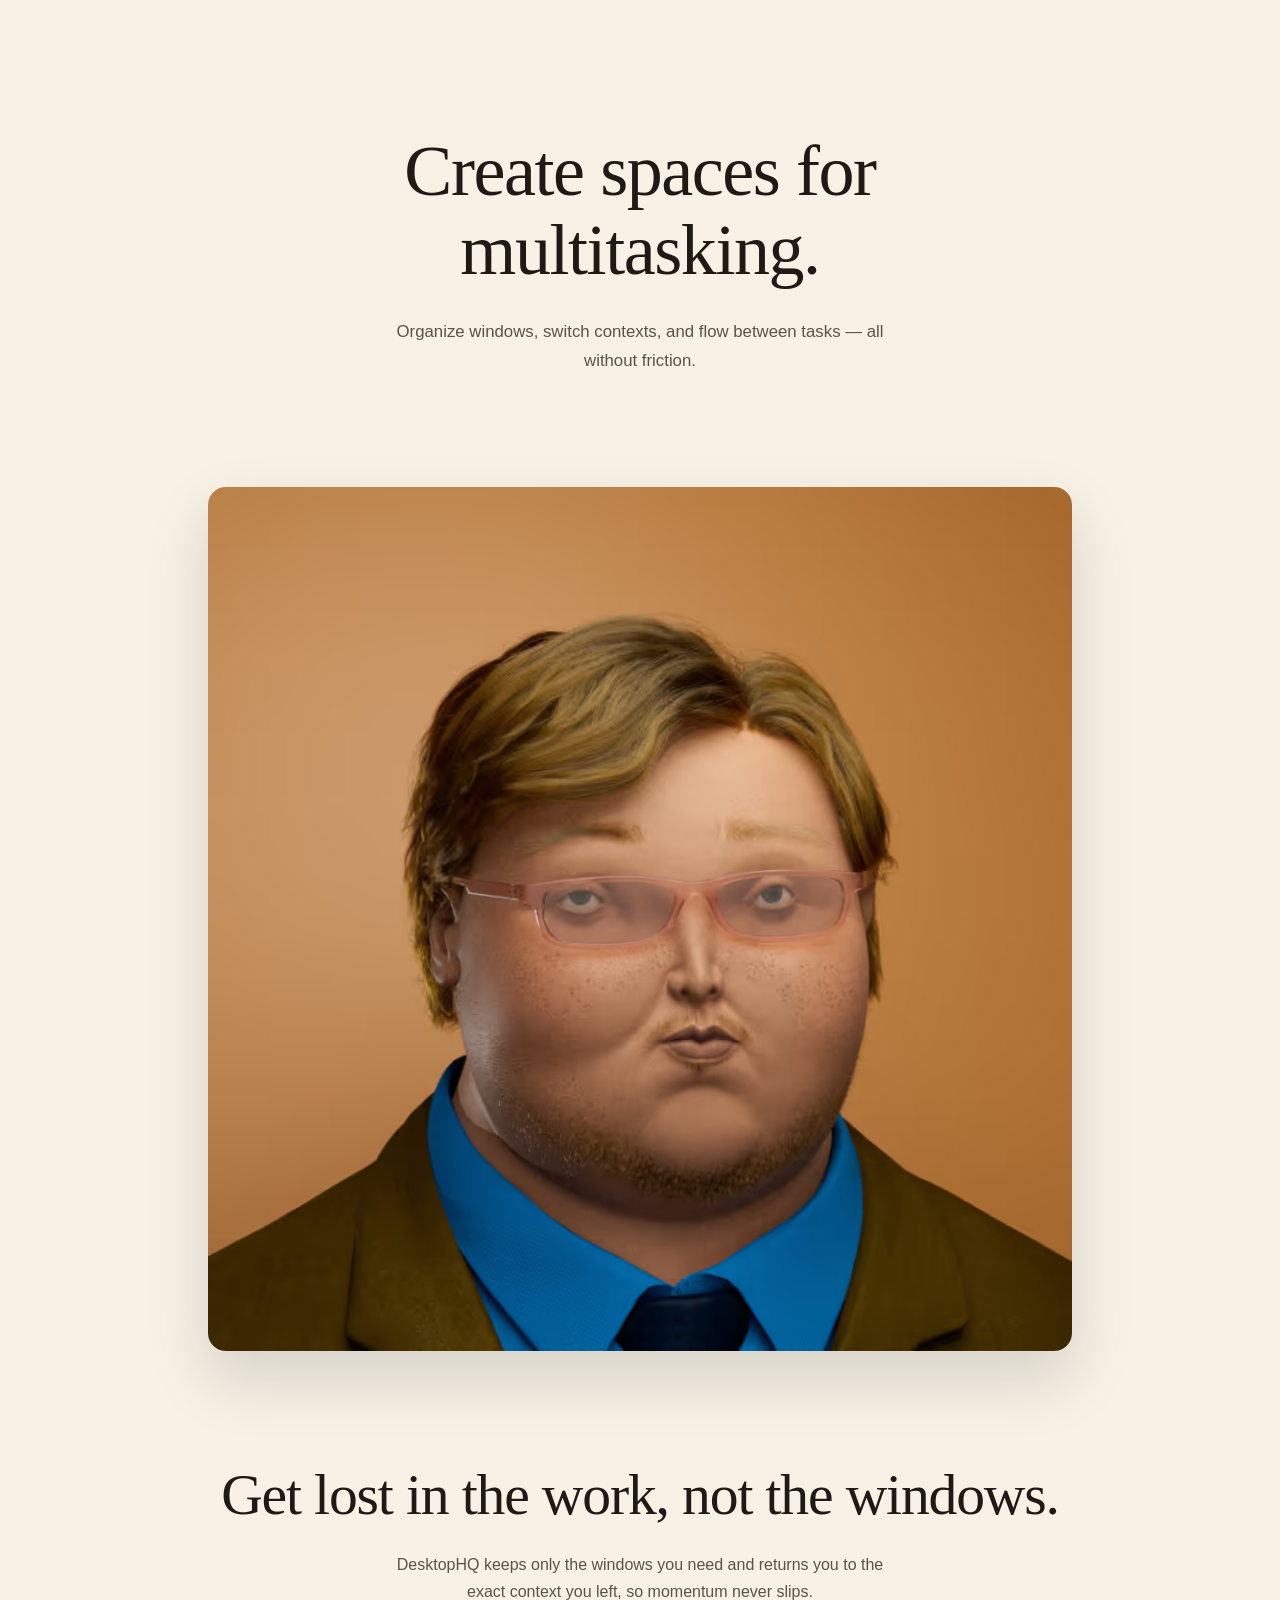
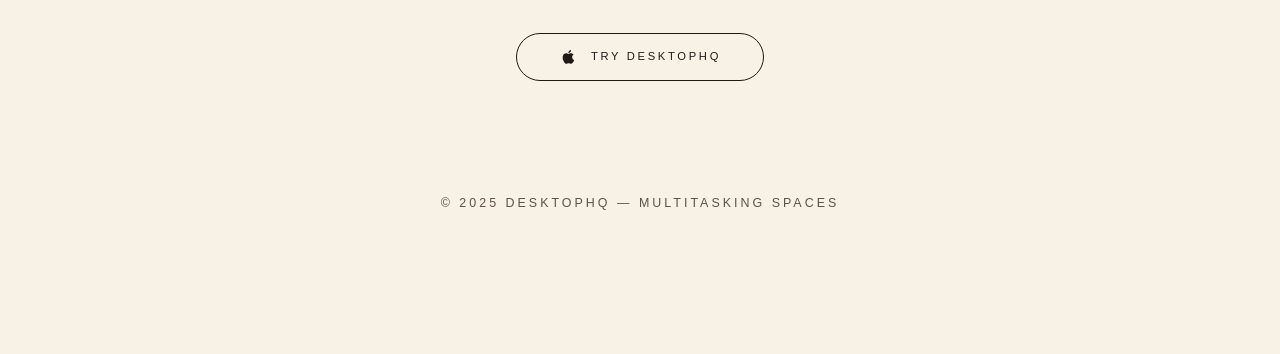
==== index.html @ fb629dd2 "Deploy landing page 2026-02-24T06:38:59Z" ====
<!DOCTYPE html>
<html lang="en">
<head>
    <meta charset="UTF-8">
    <meta name="viewport" content="width=device-width, initial-scale=1.0">
    <title>DesktopHQ – Multitasking Spaces</title>
    <style>
        :root {
            --bg: #f7f1e6;
            --ink: #1f1a16;
            --muted: #5b534a;
            --divider: #e3d9cc;
            --card: #fbf6ee;
        }

        *, *::before, *::after {
            box-sizing: border-box;
        }

        html, body {
            margin: 0;
            padding: 0;
        }

        body {
            background-color: var(--bg);
            color: var(--ink);
            font-family: "Helvetica Neue", Arial, sans-serif;
            line-height: 1.7;
            -webkit-font-smoothing: antialiased;
            -moz-osx-font-smoothing: grayscale;
        }

        main {
            max-width: 920px;
            margin: 0 auto;
            padding: 72px 28px 140px;
        }

        section {
            margin-bottom: 112px;
        }

        .page-heading {
            text-align: center;
        }

        .page-heading__title {
            font-family: "Times New Roman", Times, serif;
            font-size: clamp(2.8rem, 6vw, 4.5rem);
            font-weight: 400;
            letter-spacing: -0.02em;
            line-height: 1.1;
            margin-bottom: 28px;
        }

        .page-heading__subtitle {
            max-width: 520px;
            margin: 0 auto;
            color: var(--muted);
            font-size: 1.05rem;
        }

        .figure {
            margin: 0;
        }

        .figure img {
            width: 100%;
            height: auto;
            display: block;
            border-radius: 18px;
            box-shadow: 0 28px 64px rgba(31, 26, 22, 0.14);
            user-select: none;
            -webkit-user-select: none;
            -webkit-user-drag: none;
        }

        .feature-card {
            text-align: center;
        }

        .feature-card__heading {
            font-family: "Times New Roman", Times, serif;
            font-size: clamp(2.4rem, 5vw, 3.6rem);
            font-weight: 400;
            letter-spacing: -0.02em;
            line-height: 1.1;
            margin-bottom: 24px;
        }

        .feature-card__text {
            max-width: 520px;
            margin: 0 auto 28px;
            color: var(--muted);
            font-size: 1rem;
        }

        .button {
            padding: 14px 42px;
            border: 1px solid var(--ink);
            border-radius: 999px;
            background: transparent;
            color: var(--ink);
            text-decoration: none;
            text-transform: uppercase;
            letter-spacing: 0.24em;
            font-size: 0.7rem;
            transition: background-color 0.2s ease, color 0.2s ease;
            display: inline-flex;
            align-items: center;
            gap: 14px;
        }

        .button__label {
            line-height: 1;
        }

        .button svg {
            width: 18px;
            height: 18px;
            fill: currentColor;
        }

        .button:hover {
            background-color: var(--ink);
            color: var(--bg);
        }

        footer {
            text-align: center;
            color: var(--muted);
            font-size: 0.78rem;
            letter-spacing: 0.24em;
            text-transform: uppercase;
        }

        @media (max-width: 720px) {
        }
    </style>
</head>
<body>
    <main>
        <section class="page-heading">
            <h1 class="page-heading__title">Create spaces for<br>multitasking.</h1>
            <p class="page-heading__subtitle">Organize windows, switch contexts, and flow between tasks — all without friction.</p>
        </section>

        <section class="hero-block">
            <figure class="figure figure--hero">
                <img src="assets/regular-hero-1.jpg" alt="Regulars NFT hero artwork">
            </figure>
        </section>

        <section class="feature-card">
            <h2 class="feature-card__heading">Get lost in the work, not the windows.</h2>
            <p class="feature-card__text">DesktopHQ keeps only the windows you need and returns you to the exact context you left, so momentum never slips.</p>
            <a class="button" href="https://github.com/DesktopHQ/DesktopHQ-Release/releases/download/20260223.1/DesktopHQ-20260223.1.zip" target="_blank" rel="noopener">
                <svg viewBox="0 0 24 24" aria-hidden="true">
                    <path d="M17.48 12.38c-.03-2.35 1.91-3.49 2-3.55-1.09-1.6-2.78-1.82-3.38-1.85-1.44-.15-2.81.86-3.55.86-.74 0-1.87-.84-3.08-.81-1.58.02-3.03.92-3.85 2.32-1.63 2.83-.42 7.03 1.17 9.34.8 1.16 1.76 2.47 3.01 2.42 1.21-.05 1.66-.78 3.13-.78 1.47 0 1.87.78 3.09.76 1.28-.02 2.09-1.18 2.89-2.35.91-1.26 1.28-2.48 1.3-2.55-.03-.01-2.5-.96-2.53-3.61zM15.16 5.4c.63-.76 1.06-1.81.94-2.87-.91.04-2.01.6-2.66 1.36-.58.67-1.1 1.76-.96 2.79 1.01.08 2.05-.52 2.68-1.28z"/>
                </svg>
                <span class="button__label">Try DesktopHQ</span>
            </a>
        </section>

        <footer>© 2025 DesktopHQ — Multitasking Spaces</footer>
    </main>
    <script>
        (function () {
            const heroImages = [
                'assets/regular-hero-1.jpg',
                'assets/regular-hero-2.jpg',
                'assets/regular-hero-3.jpg'
            ];

            const heroImg = document.querySelector('.hero-block img');
            if (!heroImg || heroImages.length === 0) {
                return;
            }

            heroImages.forEach((src) => {
                const preload = new Image();
                preload.src = src;
            });

            let index = 0;

            document.addEventListener('click', () => {
                index = (index + 1) % heroImages.length;
                heroImg.src = heroImages[index];
            });
        })();
    </script>
</body>
</html>
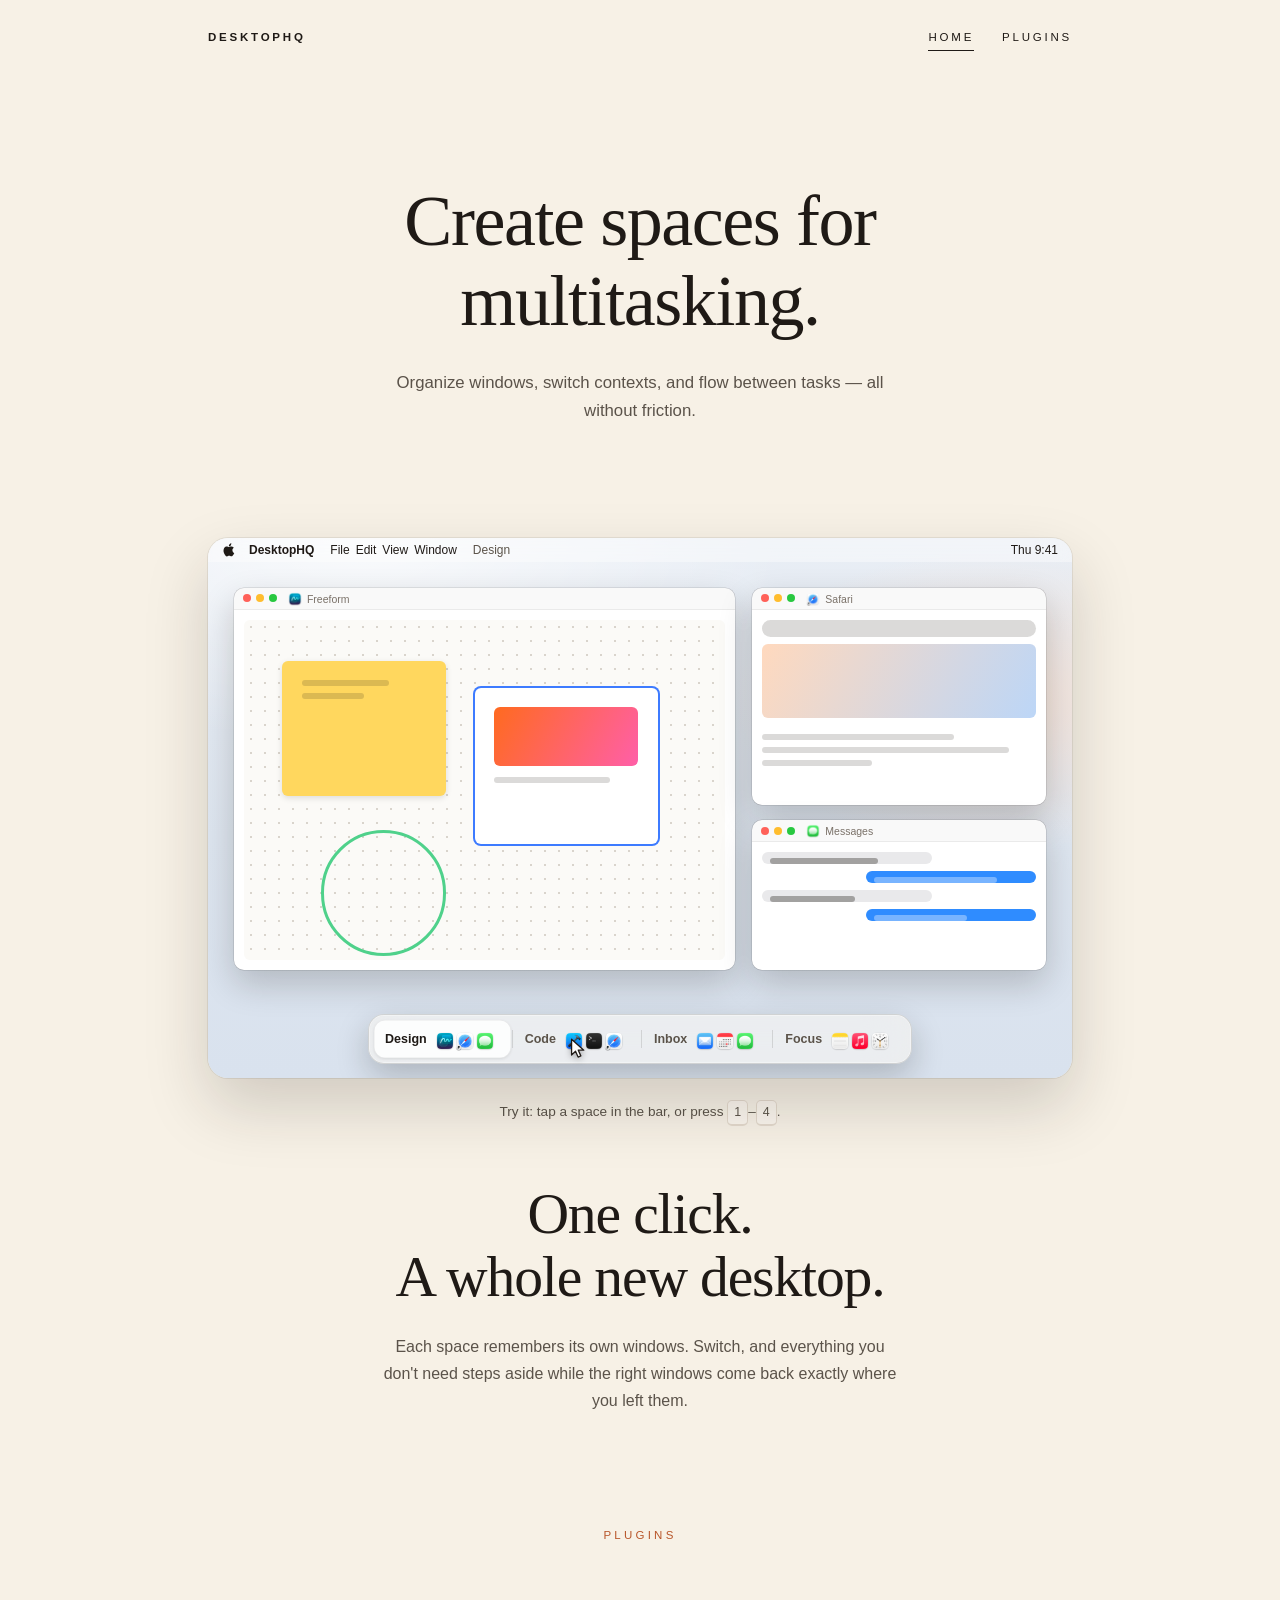
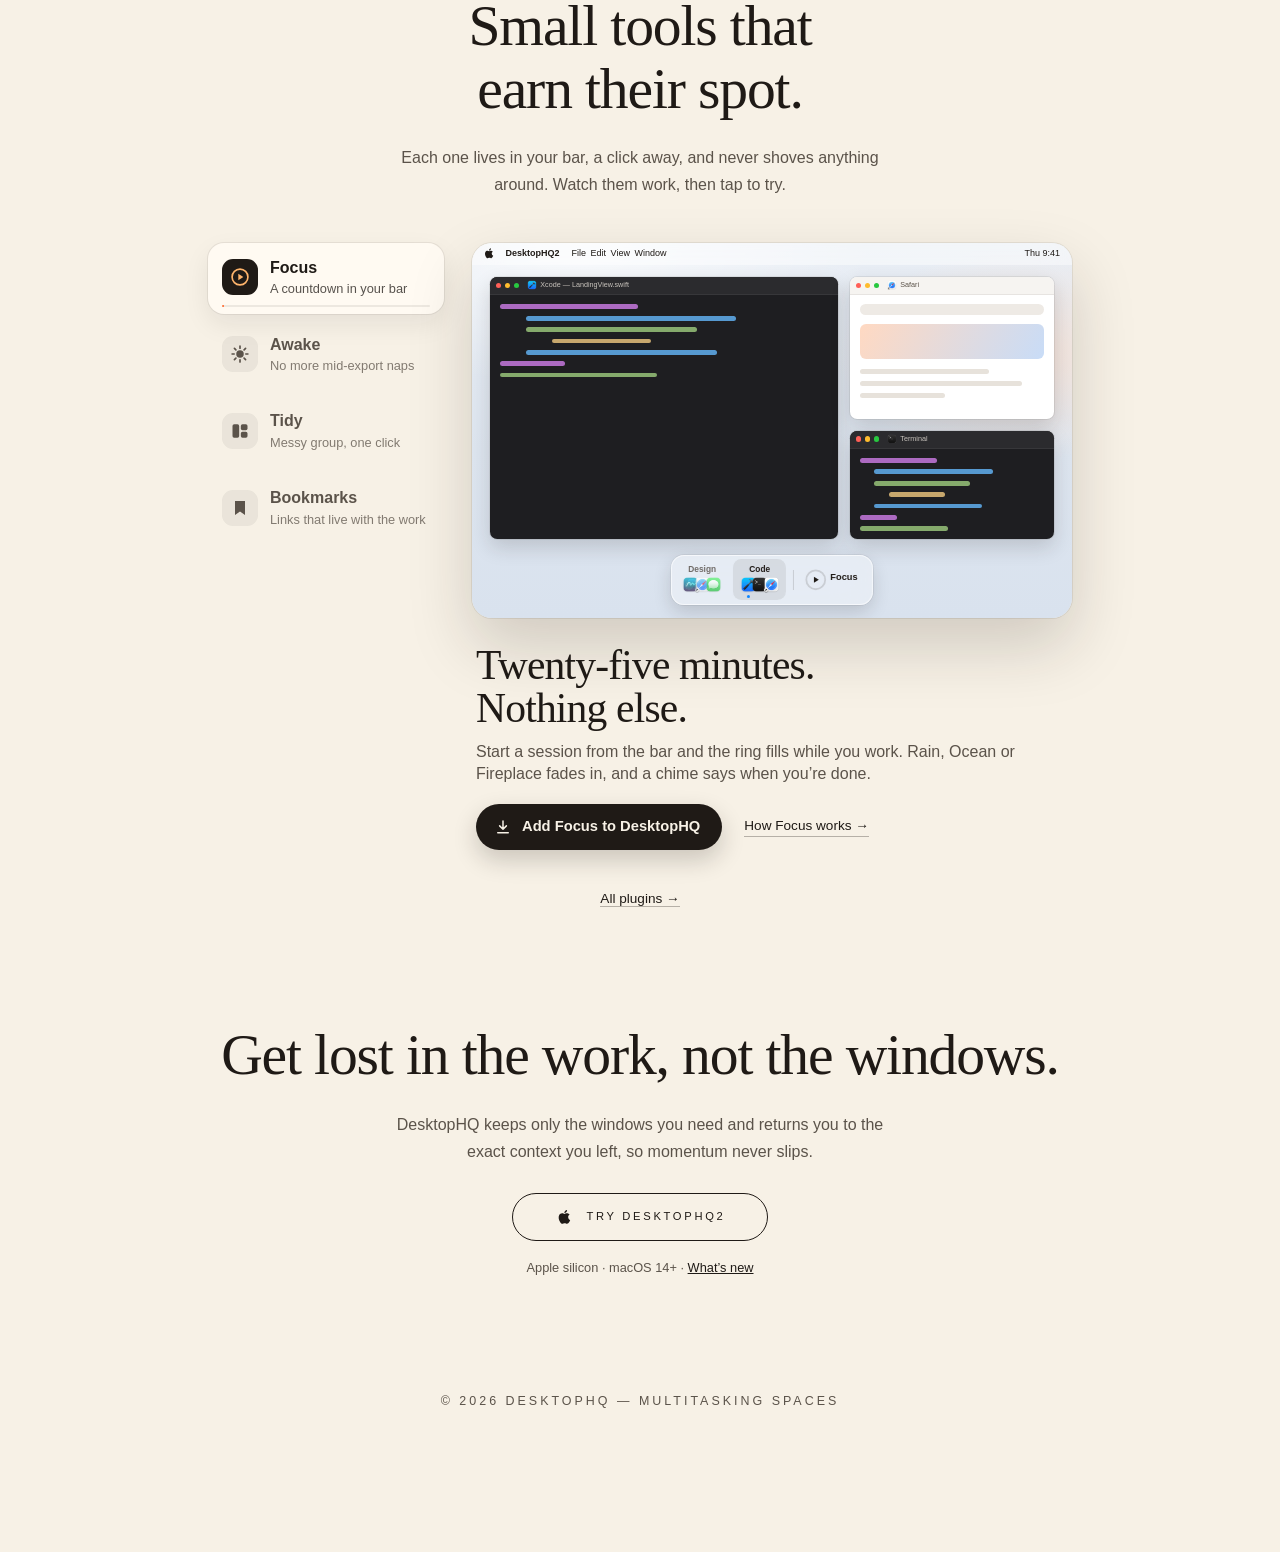
==== commit 55118eaa: "Deploy landing page 2026-10-31T17:48:54Z" ====
--- a/index.html
+++ b/index.html
@@ -4,6 +4,7 @@
     <meta charset="UTF-8">
     <meta name="viewport" content="width=device-width, initial-scale=1.0">
     <title>DesktopHQ – Multitasking Spaces</title>
+    <link rel="icon" href="data:image/svg+xml,%3Csvg xmlns='http://www.w3.org/2000/svg' viewBox='0 0 64 64'%3E%3Crect width='64' height='64' rx='14' fill='%231f1a16'/%3E%3Ctext x='32' y='44' font-family='Times New Roman,serif' font-size='38' fill='%23f7f1e6' text-anchor='middle'%3ED%3C/text%3E%3C/svg%3E">
     <style>
         :root {
             --bg: #f7f1e6;
@@ -135,61 +136,1111 @@
             text-transform: uppercase;
         }
 
+        .site-nav {
+            max-width: 920px;
+            margin: 0 auto;
+            padding: 28px 28px 0;
+            display: flex;
+            align-items: baseline;
+            justify-content: space-between;
+            font-size: 0.72rem;
+            letter-spacing: 0.24em;
+            text-transform: uppercase;
+        }
+
+        .site-nav a {
+            color: var(--ink);
+            text-decoration: none;
+        }
+
+        .site-nav a:hover {
+            color: var(--muted);
+        }
+
+        .site-nav__brand {
+            font-weight: 700;
+        }
+
+        .site-nav__links {
+            display: flex;
+            gap: 28px;
+        }
+
+        .site-nav__links a[aria-current="page"] {
+            border-bottom: 1px solid var(--ink);
+            padding-bottom: 2px;
+        }
+
+        /* ── Live demo: a tiny playable DesktopHQ ─────────────── */
+
+        .hq-demo {
+            text-align: center;
+        }
+
+        .hq-stage {
+            position: relative;
+            aspect-ratio: 16 / 10;
+            margin: 0 0 22px;
+            border-radius: 20px;
+            overflow: hidden;
+            box-shadow: 0 28px 64px rgba(31, 26, 22, 0.18), 0 0 0 1px rgba(31, 26, 22, 0.08);
+            container-type: inline-size;
+            text-align: left;
+            line-height: 1.2;
+            user-select: none;
+            -webkit-user-select: none;
+            -webkit-tap-highlight-color: transparent;
+            background:
+                radial-gradient(70% 55% at 18% 0%, rgba(255, 255, 255, 0.75), transparent 70%),
+                radial-gradient(45% 40% at 92% 30%, rgba(255, 222, 200, 0.6), transparent 70%),
+                linear-gradient(180deg, #e9eef5 0%, #dde5ef 55%, #d9e2ee 100%);
+        }
+
+        .hq-menubar {
+            position: absolute;
+            top: 0;
+            left: 0;
+            right: 0;
+            height: 24px;
+            z-index: 4;
+            display: flex;
+            align-items: center;
+            gap: 16px;
+            padding: 0 14px;
+            font-size: 12px;
+            color: #1f1a16;
+            background: rgba(255, 255, 255, 0.4);
+            -webkit-backdrop-filter: blur(14px);
+            backdrop-filter: blur(14px);
+        }
+
+        .hq-menubar__apple {
+            width: 13px;
+            height: 14px;
+            margin-right: -2px;
+            fill: currentColor;
+            flex: none;
+        }
+
+        .hq-menubar__menus {
+            color: #1f1a16;
+        }
+
+        .hq-menubar strong {
+            font-weight: 700;
+        }
+
+        .hq-menubar__space {
+            color: #5b534a;
+        }
+
+        .hq-menubar__clock {
+            margin-left: auto;
+        }
+
+        .hq-desktop {
+            position: absolute;
+            top: 24px;
+            left: 0;
+            right: 0;
+            bottom: 0;
+        }
+
+        .hq-win {
+            position: absolute;
+            display: flex;
+            flex-direction: column;
+            border-radius: 10px;
+            background: #fff;
+            color: #1f1a16;
+            box-shadow: 0 14px 34px rgba(20, 16, 12, 0.2), 0 0 0 0.5px rgba(20, 16, 12, 0.18);
+            overflow: hidden;
+            transition: transform 0.6s cubic-bezier(0.22, 1.15, 0.36, 1), opacity 0.35s ease;
+            transition-delay: var(--d, 0s);
+            cursor: default;
+        }
+
+        .hq-win.is-hidden {
+            opacity: 0;
+            pointer-events: none;
+            transition: transform 0.34s cubic-bezier(0.55, 0, 0.75, 0.2), opacity 0.26s ease-in;
+            transition-delay: var(--d, 0s);
+        }
+
+        .hq-win--dark {
+            background: #1c1e24;
+            color: #e8e6e3;
+        }
+
+        .hq-win__bar {
+            flex: none;
+            display: flex;
+            align-items: center;
+            gap: 5px;
+            height: 22px;
+            padding: 0 9px;
+            font-size: 10.5px;
+            color: #7a7168;
+            border-bottom: 1px solid rgba(0, 0, 0, 0.06);
+            background: rgba(0, 0, 0, 0.025);
+        }
+
+        .hq-win--dark .hq-win__bar {
+            color: #8d8a86;
+            border-bottom-color: rgba(255, 255, 255, 0.06);
+            background: rgba(255, 255, 255, 0.03);
+        }
+
+        .hq-win__bar i {
+            width: 8px;
+            height: 8px;
+            border-radius: 50%;
+            background: #ff6159;
+        }
+
+        .hq-win__bar i:nth-child(2) {
+            background: #ffbd2e;
+        }
+
+        .hq-win__bar i:nth-child(3) {
+            background: #28c840;
+        }
+
+        .hq-win__bar span {
+            margin-left: 6px;
+            white-space: nowrap;
+        }
+
+        .hq-win__body {
+            position: relative;
+            flex: 1;
+            min-height: 0;
+            padding: 10px;
+            overflow: hidden;
+        }
+
+        /* Window content building blocks */
+
+        .hq-l {
+            display: block;
+            height: 6px;
+            margin-bottom: 7px;
+            border-radius: 3px;
+            background: currentColor;
+            opacity: 0.16;
+        }
+
+        .hq-row {
+            display: flex;
+            gap: 8px;
+            height: 100%;
+        }
+
+        .hq-col {
+            flex: 1;
+            min-width: 0;
+        }
+
+        .hq-box {
+            border-radius: 6px;
+        }
+
+        .hq-dot {
+            flex: none;
+            width: 16px;
+            height: 16px;
+            border-radius: 50%;
+        }
+
+        .hq-item {
+            display: flex;
+            gap: 7px;
+            align-items: flex-start;
+            margin-bottom: 9px;
+        }
+
+        .hq-item .hq-col .hq-l {
+            margin-bottom: 4px;
+        }
+
+        .hq-cal {
+            display: grid;
+            grid-template-columns: repeat(5, 1fr);
+            grid-template-rows: repeat(5, 1fr);
+            gap: 3px;
+            height: 100%;
+        }
+
+        .hq-cal span {
+            border-radius: 3px;
+            background: rgba(0, 0, 0, 0.04);
+        }
+
+        .hq-ring {
+            width: 74%;
+            max-width: 120px;
+            aspect-ratio: 1;
+            margin: 2px auto 0;
+            border-radius: 50%;
+            background: conic-gradient(#ff6a1f 0 64%, rgba(255, 255, 255, 0.12) 0);
+            display: grid;
+            place-items: center;
+        }
+
+        .hq-ring::after {
+            content: "18:24";
+            width: 76%;
+            aspect-ratio: 1;
+            border-radius: 50%;
+            background: #1c1e24;
+            display: grid;
+            place-items: center;
+            font-size: 14px;
+            font-weight: 700;
+        }
+
+        /* Workspace bar (mirrors the app's dock-style bar) */
+
+        .hq-bar {
+            position: absolute;
+            left: 50%;
+            bottom: 14px;
+            z-index: 5;
+            transform: translateX(-50%);
+            display: flex;
+            align-items: center;
+            padding: 5px;
+            border-radius: 16px;
+            background: rgba(246, 243, 238, 0.66);
+            -webkit-backdrop-filter: blur(22px) saturate(1.6);
+            backdrop-filter: blur(22px) saturate(1.6);
+            box-shadow: 0 12px 32px rgba(20, 16, 12, 0.22), inset 0 0 0 0.5px rgba(255, 255, 255, 0.7);
+            border: 0.5px solid rgba(20, 16, 12, 0.12);
+            white-space: nowrap;
+        }
+
+        .hq-bar[hidden] {
+            display: none;
+        }
+
+        .hq-bar__pill {
+            position: absolute;
+            top: 5px;
+            bottom: 5px;
+            left: 0;
+            width: 0;
+            border-radius: 11px;
+            background: rgba(255, 255, 255, 0.82);
+            box-shadow: 0 1px 3px rgba(20, 16, 12, 0.1), inset 0 0 0 0.5px rgba(20, 16, 12, 0.08);
+            transition: left 0.5s cubic-bezier(0.34, 1.3, 0.64, 1), width 0.5s cubic-bezier(0.34, 1.3, 0.64, 1);
+        }
+
+        .hq-group {
+            position: relative;
+            display: flex;
+            align-items: center;
+            gap: 8px;
+            height: 38px;
+            padding: 0 11px;
+            border: 0;
+            border-radius: 11px;
+            background: transparent;
+            color: #5b534a;
+            font: 600 12.5px/1 "Helvetica Neue", Arial, sans-serif;
+            cursor: pointer;
+            transition: color 0.2s ease, background-color 0.2s ease;
+        }
+
+        .hq-group:hover:not(.is-active) {
+            background: rgba(255, 255, 255, 0.35);
+        }
+
+        .hq-group.is-active {
+            color: #1f1a16;
+        }
+
+        .hq-group:focus-visible {
+            outline: 2px solid #2f6fed;
+            outline-offset: -2px;
+        }
+
+        .hq-group__icons {
+            display: flex;
+        }
+
+        .hq-group__icons img {
+            width: 20px;
+            height: 20px;
+        }
+
+        .hq-group__icons img + img {
+            margin-left: -5px;
+        }
+
+        .hq-appicon {
+            width: 14px;
+            height: 14px;
+            margin: 0 5px -3px 0;
+        }
+
+        .hq-bubble {
+            width: 62%;
+            margin-bottom: 7px;
+            padding: 6px 8px 0;
+            border-radius: 10px;
+            background: #e9e9eb;
+            color: #1f1a16;
+        }
+
+        .hq-bubble--me {
+            margin-left: auto;
+            background: #2f8cff;
+            color: #fff;
+        }
+
+        .hq-bubble .hq-l {
+            opacity: 0.35;
+        }
+
+        /* Bar, video mode: a recording of the real DesktopHQ2 bar with click targets on top. */
+
+        .hq-vbar {
+            position: absolute;
+            left: 50%;
+            bottom: 2px;
+            z-index: 5;
+            width: clamp(240px, 46%, 430px);
+            aspect-ratio: 296 / 84;
+            transform: translateX(-50%);
+            -webkit-mask-image: linear-gradient(90deg, transparent, #000 4%, #000 96%, transparent), linear-gradient(transparent, #000 14%, #000 86%, transparent);
+            -webkit-mask-composite: source-in;
+            mask-image: linear-gradient(90deg, transparent, #000 4%, #000 96%, transparent), linear-gradient(transparent, #000 14%, #000 86%, transparent);
+            mask-composite: intersect;
+        }
+
+        .hq-vbar video,
+        .hq-vbar__poster,
+        .hq-vbar canvas,
+        .hq-vbar__targets {
+            position: absolute;
+            inset: 0;
+            width: 100%;
+            height: 100%;
+            display: block;
+        }
+
+        .hq-vbar__poster.is-gone {
+            display: none;
+        }
+
+        .hq-vbar__target {
+            position: absolute;
+            padding: 0;
+            border: 0;
+            border-radius: 16% / 22%;
+            background: transparent;
+            cursor: pointer;
+            transition: background-color 0.15s ease;
+        }
+
+        .hq-vbar__target:hover:not(.is-active) {
+            background: rgba(255, 255, 255, 0.28);
+        }
+
+        .hq-vbar__target:focus-visible {
+            outline: 2px solid #2f6fed;
+            outline-offset: -2px;
+        }
+
+        .hq-divider {
+            width: 1px;
+            height: 18px;
+            margin: 0 1px;
+            background: rgba(20, 16, 12, 0.12);
+        }
+
+        .hq-bar__plus {
+            padding: 0 10px 0 9px;
+            color: #9a9088;
+            font-size: 16px;
+            font-weight: 300;
+        }
+
+        .hq-cursor {
+            position: absolute;
+            left: 50%;
+            top: 45%;
+            z-index: 6;
+            width: 22px;
+            pointer-events: none;
+            transition: left 0.85s cubic-bezier(0.45, 0, 0.2, 1), top 0.85s cubic-bezier(0.45, 0, 0.2, 1), opacity 0.3s ease;
+            filter: drop-shadow(0 2px 3px rgba(0, 0, 0, 0.3));
+        }
+
+        .hq-cursor svg {
+            display: block;
+            width: 100%;
+            transform-origin: 20% 10%;
+            transition: transform 0.12s ease;
+        }
+
+        .hq-cursor.is-clicking svg {
+            transform: scale(0.8);
+        }
+
+        .hq-cursor.is-gone {
+            opacity: 0;
+        }
+
+        .hq-demo__hint {
+            margin: 0 0 56px;
+            color: var(--muted);
+            font-size: 0.85rem;
+        }
+
+        .hq-demo__hint kbd {
+            display: inline-block;
+            min-width: 1.6em;
+            padding: 1px 6px;
+            border: 1px solid var(--divider);
+            border-bottom-width: 2px;
+            border-radius: 5px;
+            background: var(--card);
+            font: inherit;
+            font-size: 0.78rem;
+        }
+
+        .hq-sr {
+            position: absolute;
+            width: 1px;
+            height: 1px;
+            overflow: hidden;
+            clip: rect(0 0 0 0);
+            white-space: nowrap;
+        }
+
+        @container (max-width: 560px) {
+            .hq-menubar {
+                height: 18px;
+                gap: 10px;
+                padding: 0 9px;
+                font-size: 9px;
+            }
+
+            .hq-menubar__apple {
+                width: 10px;
+                height: 11px;
+            }
+
+            .hq-menubar__menus {
+                display: none;
+            }
+
+            .hq-desktop {
+                top: 18px;
+                bottom: 18px;
+            }
+
+            .hq-win {
+                border-radius: 6px;
+            }
+
+            .hq-win__bar {
+                height: 12px;
+                gap: 3px;
+                padding: 0 5px;
+            }
+
+            .hq-win__bar i {
+                width: 4px;
+                height: 4px;
+            }
+
+            .hq-win__bar span {
+                display: none;
+            }
+
+            .hq-win__body {
+                padding: 5px;
+            }
+
+            .hq-l {
+                height: 3px;
+                margin-bottom: 4px;
+            }
+
+            .hq-dot {
+                width: 8px;
+                height: 8px;
+            }
+
+            .hq-item {
+                gap: 4px;
+                margin-bottom: 5px;
+            }
+
+            .hq-ring::after {
+                font-size: 8px;
+            }
+
+            .hq-bar {
+                bottom: 8px;
+                padding: 3px;
+                border-radius: 12px;
+            }
+
+            .hq-bar__pill {
+                top: 3px;
+                bottom: 3px;
+                border-radius: 9px;
+            }
+
+            .hq-group {
+                gap: 5px;
+                height: 32px;
+                padding: 0 7px;
+                border-radius: 9px;
+                font-size: 11px;
+            }
+
+            .hq-group__icons img {
+                width: 14px;
+                height: 14px;
+            }
+
+            .hq-appicon {
+                width: 8px;
+                height: 8px;
+            }
+
+            .hq-bubble {
+                margin-bottom: 4px;
+                padding: 3px 4px 0;
+                border-radius: 6px;
+            }
+
+            .hq-group__icons img:nth-child(n + 3),
+            .hq-bar__plus {
+                display: none;
+            }
+
+            .hq-cursor {
+                width: 16px;
+            }
+        }
+
+        @media (max-width: 560px) {
+            .hq-stage {
+                aspect-ratio: 4 / 3.4;
+                border-radius: 16px;
+            }
+
+            .hq-demo__hint .hq-keys {
+                display: none;
+            }
+        }
+
+        @media (prefers-reduced-motion: reduce) {
+            .hq-win,
+            .hq-win.is-hidden,
+            .hq-bar__pill,
+            .hq-vbar__target {
+                transition: none;
+            }
+        }
+
         @media (max-width: 720px) {
         }
+
+        .dl-note {
+            margin: 16px 0 0;
+            color: var(--muted);
+            font-size: 0.8rem;
+        }
+
+        .dl-note a {
+            color: var(--ink);
+        }
     </style>
+    <link rel="stylesheet" href="assets/plugins.css">
+    <link rel="stylesheet" href="assets/stories.css">
 </head>
 <body>
+    <nav class="site-nav">
+        <a class="site-nav__brand" href="./">DesktopHQ</a>
+        <div class="site-nav__links">
+            <a href="./" aria-current="page">Home</a>
+            <a href="plugins/">Plugins</a>
+        </div>
+    </nav>
     <main>
         <section class="page-heading">
             <h1 class="page-heading__title">Create spaces for<br>multitasking.</h1>
             <p class="page-heading__subtitle">Organize windows, switch contexts, and flow between tasks — all without friction.</p>
         </section>
 
-        <section class="hero-block">
-            <figure class="figure figure--hero">
-                <img src="assets/regular-hero-1.jpg" alt="Regulars NFT hero artwork">
-            </figure>
+        <section class="hq-demo feature-card" aria-labelledby="hq-demo-heading">
+            <div class="hq-stage">
+                <div class="hq-menubar" aria-hidden="true">
+                    <svg class="hq-menubar__apple" viewBox="3 2 18 20"><path d="M17.48 12.38c-.03-2.35 1.91-3.49 2-3.55-1.09-1.6-2.78-1.82-3.38-1.85-1.44-.15-2.81.86-3.55.86-.74 0-1.87-.84-3.08-.81-1.58.02-3.03.92-3.85 2.32-1.63 2.83-.42 7.03 1.17 9.34.8 1.16 1.76 2.47 3.01 2.42 1.21-.05 1.66-.78 3.13-.78 1.47 0 1.87.78 3.09.76 1.28-.02 2.09-1.18 2.89-2.35.91-1.26 1.28-2.48 1.3-2.55-.03-.01-2.5-.96-2.53-3.61zM15.16 5.4c.63-.76 1.06-1.81.94-2.87-.91.04-2.01.6-2.66 1.36-.58.67-1.1 1.76-.96 2.79 1.01.08 2.05-.52 2.68-1.28z"/></svg>
+                    <strong>DesktopHQ</strong>
+                    <span class="hq-menubar__menus">File&ensp;Edit&ensp;View&ensp;Window</span>
+                    <span class="hq-menubar__space"></span>
+                    <span class="hq-menubar__clock">Thu 9:41</span>
+                </div>
+                <div class="hq-desktop" aria-hidden="true"></div>
+                <div class="hq-vbar">
+                    <video muted playsinline preload="metadata" aria-hidden="true">
+                        <source src="assets/bar-switch.mp4" type="video/mp4">
+                    </video>
+                    <img class="hq-vbar__poster" src="assets/bar-design.jpg" alt="">
+                    <canvas hidden aria-hidden="true"></canvas>
+                    <div class="hq-vbar__targets" role="tablist" aria-label="Spaces"></div>
+                </div>
+                <div class="hq-bar" role="tablist" aria-label="Spaces" hidden>
+                    <div class="hq-bar__pill"></div>
+                </div>
+                <div class="hq-cursor is-gone" aria-hidden="true">
+                    <svg viewBox="0 0 24 24"><path d="M5 2.5v17.2l4.3-4.1 2.8 6.3 3-1.3-2.8-6.2h6z" fill="#fff" stroke="#1f1a16" stroke-width="1.4" stroke-linejoin="round"/></svg>
+                </div>
+                <p class="hq-sr" aria-live="polite"></p>
+            </div>
+            <p class="hq-demo__hint">Try it: tap a space in the bar<span class="hq-keys">, or press <kbd>1</kbd>–<kbd>4</kbd></span>.</p>
+            <h2 class="feature-card__heading" id="hq-demo-heading">One click.<br>A whole new desktop.</h2>
+            <p class="feature-card__text">Each space remembers its own windows. Switch, and everything you don't need steps aside while the right windows come back exactly where you left them.</p>
         </section>
 
-        <section class="feature-card">
+        <section class="st-section" id="plugins" aria-labelledby="st-heading">
+            <p class="st-eyebrow">Plugins</p>
+            <h2 class="feature-card__heading" id="st-heading">Small tools that<br>earn their spot.</h2>
+            <p class="feature-card__text">Each one lives in your bar, a click away, and never shoves anything around. Watch them work, then tap to try.</p>
+            <div class="st-player" data-root=""></div>
+            <p class="st-all"><a class="st-more" href="plugins/">All plugins →</a></p>
+        </section>
+
+
+        <section class="feature-card" id="download">
             <h2 class="feature-card__heading">Get lost in the work, not the windows.</h2>
             <p class="feature-card__text">DesktopHQ keeps only the windows you need and returns you to the exact context you left, so momentum never slips.</p>
-            <a class="button" href="https://github.com/DesktopHQ/DesktopHQ-Release/releases/download/20260223.1/DesktopHQ-20260223.1.zip" target="_blank" rel="noopener">
+            <a class="button" href="https://github.com/DesktopHQ/DesktopHQ2-Release/releases/latest/download/DesktopHQ2-arm64.zip" rel="noopener">
                 <svg viewBox="0 0 24 24" aria-hidden="true">
                     <path d="M17.48 12.38c-.03-2.35 1.91-3.49 2-3.55-1.09-1.6-2.78-1.82-3.38-1.85-1.44-.15-2.81.86-3.55.86-.74 0-1.87-.84-3.08-.81-1.58.02-3.03.92-3.85 2.32-1.63 2.83-.42 7.03 1.17 9.34.8 1.16 1.76 2.47 3.01 2.42 1.21-.05 1.66-.78 3.13-.78 1.47 0 1.87.78 3.09.76 1.28-.02 2.09-1.18 2.89-2.35.91-1.26 1.28-2.48 1.3-2.55-.03-.01-2.5-.96-2.53-3.61zM15.16 5.4c.63-.76 1.06-1.81.94-2.87-.91.04-2.01.6-2.66 1.36-.58.67-1.1 1.76-.96 2.79 1.01.08 2.05-.52 2.68-1.28z"/>
                 </svg>
-                <span class="button__label">Try DesktopHQ</span>
+                <span class="button__label">Try DesktopHQ2</span>
             </a>
+            <p class="dl-note">Apple silicon · macOS 14+ · <a href="https://github.com/DesktopHQ/DesktopHQ2-Release/releases/latest" target="_blank" rel="noopener">What’s new</a></p>
         </section>
 
-        <footer>© 2025 DesktopHQ — Multitasking Spaces</footer>
+        <footer>© 2026 DesktopHQ — Multitasking Spaces</footer>
     </main>
     <script>
         (function () {
-            const heroImages = [
-                'assets/regular-hero-1.jpg',
-                'assets/regular-hero-2.jpg',
-                'assets/regular-hero-3.jpg'
+            const stage = document.querySelector('.hq-stage');
+            if (!stage) {
+                return;
+            }
+
+            const desktop = stage.querySelector('.hq-desktop');
+            const spaceLabel = stage.querySelector('.hq-menubar__space');
+            const cursor = stage.querySelector('.hq-cursor');
+            const live = stage.querySelector('.hq-sr');
+
+            const l = (w, color) => `<i class="hq-l" style="width:${w}%${color ? `;background:${color};opacity:1` : ''}"></i>`;
+            const item = (dot, a, b) => `<div class="hq-item"><span class="hq-dot" style="background:${dot}"></span><div class="hq-col">${l(a)}${l(b)}</div></div>`;
+
+            const APPS = {
+                freeform: {
+                    name: 'Freeform',
+                    body: () => `<div class="hq-box" style="height:100%;background:#fbfaf7;background-image:radial-gradient(#d9d4cc 1px,transparent 1px);background-size:14px 14px;position:relative">
+                        <div class="hq-box" style="position:absolute;left:8%;top:12%;width:34%;height:40%;background:#ffd75e;box-shadow:0 2px 6px rgba(0,0,0,.12);padding:4%">${l(70)}${l(50)}</div>
+                        <div class="hq-box" style="position:absolute;left:48%;top:20%;width:38%;height:46%;background:#fff;box-shadow:0 0 0 2px #3d7bff;padding:4%"><div class="hq-box" style="height:50%;background:linear-gradient(120deg,#ff6a1f,#ff5fa8);margin-bottom:8%"></div>${l(80)}</div>
+                        <div style="position:absolute;left:16%;top:62%;width:26%;aspect-ratio:1;border-radius:50%;border:3px solid #4fd18b"></div></div>`
+                },
+                safari: {
+                    name: 'Safari',
+                    body: () => `<i class="hq-l" style="width:100%;height:10%;border-radius:99px"></i>
+                        <div class="hq-box" style="height:42%;background:linear-gradient(120deg,#ffd9be,#bcd6f7);margin-bottom:6%"></div>${l(70)}${l(90)}${l(40)}`
+                },
+                messages: {
+                    name: 'Messages',
+                    body: () => `<div class="hq-bubble">${l(70)}</div><div class="hq-bubble hq-bubble--me">${l(80)}</div><div class="hq-bubble">${l(55)}</div><div class="hq-bubble hq-bubble--me">${l(60)}</div>`
+                },
+                xcode: {
+                    name: 'Xcode',
+                    dark: true,
+                    body: () => [[30, '#c792ea'], [55, '#82aaff'], [42, '#c3e88d'], [68, '#e8e6e3'], [24, '#f78c6c'], [50, '#82aaff'], [62, '#c3e88d'], [35, '#e8e6e3'], [46, '#c792ea'], [58, '#82aaff'], [28, '#f78c6c'], [64, '#e8e6e3'], [40, '#c3e88d'], [52, '#c792ea']]
+                        .map(([w, c], i) => `<i class="hq-l" style="width:${w}%;background:${c};opacity:.75;margin-left:${(i % 3) * 6}%"></i>`).join('')
+                },
+                terminal: {
+                    name: 'Terminal',
+                    dark: true,
+                    body: () => l(55, '#4fd18b') + l(80) + l(65) + l(30, '#4fd18b') + l(72)
+                },
+                mail: {
+                    name: 'Mail',
+                    body: () => `<div class="hq-row"><div style="width:42%">${item('#3d7bff', 70, 90)}${item('#ff5fa8', 55, 80)}${item('#f2c230', 65, 70)}${item('#9bbf8a', 50, 85)}</div>
+                        <div class="hq-col" style="border-left:1px solid rgba(0,0,0,.06);padding-left:6%">${l(60, '#1f1a16')}${l(95)}${l(88)}${l(92)}${l(70)}${l(40)}</div></div>`
+                },
+                calendar: {
+                    name: 'Calendar',
+                    body: () => `<div class="hq-cal">${Array.from({ length: 25 }, (_, i) => `<span${[2, 8, 11, 17, 21].includes(i) ? ` style="background:${['#ffd2b8', '#cfe0ff', '#e2d8ff', '#d6f0c4', '#ffd2b8'][i % 5]}"` : ''}></span>`).join('')}</div>`
+                },
+                notes: {
+                    name: 'Notes',
+                    body: () => `<div style="padding:4% 10%">${l(55, '#1f1a16')}<br>${l(96)}${l(92)}${l(98)}${l(60)}<br>${l(94)}${l(90)}${l(97)}${l(45)}</div>`
+                },
+                music: {
+                    name: 'Music',
+                    body: () => `<div class="hq-box" style="height:62%;aspect-ratio:1;margin:0 auto 8%;background:linear-gradient(135deg,#ff6a1f,#ff5fa8 55%,#6a4dff)"></div>${l(100)}`
+                },
+                clock: {
+                    name: 'Clock',
+                    dark: true,
+                    body: () => '<div class="hq-ring"></div>'
+                }
+            };
+
+            // Window rects are [app, left, top, width, height] in % of the desktop area; the bottom ~18% is kept for the bar.
+            // Each space's apps match, in order, the icons its group shows in the bar.
+            const SPACES = [
+                { name: 'Design', windows: [['freeform', 3, 5, 58, 74], ['safari', 63, 5, 34, 42], ['messages', 63, 50, 34, 29]] },
+                { name: 'Code', windows: [['xcode', 3, 5, 50, 74], ['terminal', 55, 46, 42, 33], ['safari', 55, 5, 42, 38]] },
+                { name: 'Inbox', windows: [['mail', 3, 5, 62, 74], ['calendar', 67, 5, 30, 44], ['messages', 67, 52, 30, 27]] },
+                { name: 'Focus', windows: [['notes', 21, 5, 56, 74], ['music', 3, 47, 16, 32], ['clock', 80, 5, 17, 32]] }
             ];
 
-            const heroImg = document.querySelector('.hero-block img');
-            if (!heroImg || heroImages.length === 0) {
-                return;
-            }
-
-            heroImages.forEach((src) => {
-                const preload = new Image();
-                preload.src = src;
+            const icon = (app) => `<img class="hq-appicon" src="assets/apps/${app}.png" alt="" width="32" height="32">`;
+            const spaceWindows = [];
+            let topZ = 10;
+
+            SPACES.forEach((space, s) => {
+                spaceWindows[s] = space.windows.map(([app, x, y, w, h]) => {
+                    const def = APPS[app];
+                    const win = document.createElement('div');
+                    win.className = `hq-win is-hidden${def.dark ? ' hq-win--dark' : ''}`;
+                    win.style.cssText = `left:${x}%;top:${y}%;width:${w}%;height:${h}%`;
+                    win.innerHTML = `<div class="hq-win__bar"><i></i><i></i><i></i><span>${icon(app)}${def.name}</span></div><div class="hq-win__body">${def.body()}</div>`;
+                    win.addEventListener('pointerdown', () => {
+                        topZ += 1;
+                        win.style.zIndex = topZ;
+                    });
+                    desktop.appendChild(win);
+                    return win;
+                });
             });
 
-            let index = 0;
-
-            document.addEventListener('click', () => {
-                index = (index + 1) % heroImages.length;
-                heroImg.src = heroImages[index];
+            const reduceMotion = window.matchMedia('(prefers-reduced-motion: reduce)').matches;
+            let active = -1;
+            let groups = [];
+            let bar = null;
+
+            // ── Bar, mode 1: a recording of the real DesktopHQ bar.
+            const BAR = {
+                // Recording of the DesktopHQ2 bar (296×84 pt crop at 2×). Tile frames in pt; settled = a time showing each state at rest.
+                size: [296, 84],
+                groups: [[18, 18, 62, 48], [84, 18, 62, 48], [150, 18, 62, 48], [216, 18, 62, 48]],
+                settled: [0.9, 2.5, 4.5, 6.5],
+                // The same four states as stills, for browsers that won't paint a paused video frame (iOS until playback).
+                stills: ['assets/bar-design.jpg', 'assets/bar-code.jpg', 'assets/bar-inbox.jpg', 'assets/bar-focus.jpg']
+            };
+
+            const videoBar = () => {
+                const wrap = stage.querySelector('.hq-vbar');
+                const video = wrap.querySelector('video');
+                const snap = wrap.querySelector('canvas');
+                const targets = wrap.querySelector('.hq-vbar__targets');
+                const still = wrap.querySelector('.hq-vbar__poster');
+                let wipe = 0;
+                let shown = 0;
+
+                // The still layer sits over the video and always shows the current state. It steps aside only once the
+                // video has really painted that state's frame, so a browser that never paints it keeps a correct bar.
+                const videoPainted = () => video.readyState >= 2 && Math.abs(video.currentTime - BAR.settled[shown]) < 0.05;
+                const reveal = () => {
+                    if (videoPainted()) {
+                        still.classList.add('is-gone');
+                    }
+                };
+                video.addEventListener('seeked', () => {
+                    if (video.requestVideoFrameCallback) {
+                        video.requestVideoFrameCallback(reveal);
+                    } else {
+                        reveal();
+                    }
+                });
+                video.addEventListener('loadeddata', () => {
+                    video.currentTime = BAR.settled[shown];
+                });
+
+                const setMask = (value) => {
+                    snap.style.webkitMaskImage = value;
+                    snap.style.maskImage = value;
+                };
+
+                // The real bar redraws instantly on a switch, so the page plays the transition: the old frame is
+                // frozen on top and wiped away by a mask that grows out of the tile that was picked.
+                const show = (s) => {
+                    const fromVideo = still.classList.contains('is-gone') && videoPainted();
+                    const animate = !reduceMotion && s !== shown;
+                    if (animate) {
+                        cancelAnimationFrame(wipe);
+                        snap.width = 592;
+                        snap.height = 168;
+                        try {
+                            snap.getContext('2d').drawImage(fromVideo ? video : still, 0, 0, 592, 168);
+                        } catch (error) {
+                            snap.getContext('2d').clearRect(0, 0, 592, 168);
+                        }
+                        setMask('none');
+                        snap.hidden = false;
+                    }
+                    shown = s;
+                    still.src = BAR.stills[s];
+                    still.classList.remove('is-gone');
+                    video.currentTime = BAR.settled[s];
+                    if (!animate) {
+                        return;
+                    }
+                    const [x, y, w, h] = BAR.groups[s];
+                    const cx = ((x + w / 2) / BAR.size[0]) * 100;
+                    const cy = ((y + h / 2) / BAR.size[1]) * 100;
+                    const run = () => {
+                        const start = performance.now();
+                        const frame = (now) => {
+                            const p = Math.min((now - start) / 380, 1);
+                            const r = (1 - Math.pow(1 - p, 3)) * 160;
+                            setMask(`radial-gradient(ellipse ${r}% ${r * 3.6}% at ${cx}% ${cy}%, transparent 70%, #000 100%)`);
+                            if (p < 1) {
+                                wipe = requestAnimationFrame(frame);
+                            } else {
+                                snap.hidden = true;
+                            }
+                        };
+                        wipe = requestAnimationFrame(frame);
+                    };
+                    (still.decode ? still.decode() : Promise.resolve()).catch(() => {}).then(run);
+                };
+
+                // Warm the stills so a switch never waits on the network.
+                const warm = () => BAR.stills.forEach((src) => {
+                    new Image().src = src;
+                });
+
+                groups = SPACES.map((space, s) => {
+                    const [x, y, w, h] = BAR.groups[s];
+                    const t = document.createElement('button');
+                    t.type = 'button';
+                    t.className = 'hq-vbar__target';
+                    t.setAttribute('role', 'tab');
+                    t.setAttribute('aria-label', `${space.name} space`);
+                    t.style.cssText = `left:${(x / BAR.size[0]) * 100}%;top:${(y / BAR.size[1]) * 100}%;width:${(w / BAR.size[0]) * 100}%;height:${(h / BAR.size[1]) * 100}%`;
+                    t.addEventListener('click', () => {
+                        takeOver();
+                        switchTo(s);
+                    });
+                    targets.appendChild(t);
+                    return t;
+                });
+                return { el: targets, show, video, still, warm };
+            };
+
+            // ── Bar, mode 2 (fallback when the video can't play): the CSS copy of the bar.
+            const cssBar = () => {
+                const el = stage.querySelector('.hq-bar');
+                const pill = el.querySelector('.hq-bar__pill');
+                el.hidden = false;
+                groups = SPACES.map((space, s) => {
+                    if (s > 0) {
+                        const divider = document.createElement('span');
+                        divider.className = 'hq-divider';
+                        el.appendChild(divider);
+                    }
+                    const group = document.createElement('button');
+                    group.type = 'button';
+                    group.className = 'hq-group';
+                    group.setAttribute('role', 'tab');
+                    group.setAttribute('aria-label', `${space.name} space`);
+                    group.innerHTML = `<span>${space.name}</span><span class="hq-group__icons">${space.windows.map(([app]) => icon(app)).join('')}</span>`;
+                    group.addEventListener('click', () => {
+                        takeOver();
+                        switchTo(s);
+                    });
+                    el.appendChild(group);
+                    return group;
+                });
+                const movePill = () => {
+                    const g = groups[active];
+                    if (g) {
+                        pill.style.left = `${g.offsetLeft}px`;
+                        pill.style.width = `${g.offsetWidth}px`;
+                    }
+                };
+                new ResizeObserver(movePill).observe(el);
+                return { el, show: movePill };
+            };
+
+            // Transform that shrinks a window into its space's group in the bar.
+            const intoGroup = (win, s) => {
+                const d = desktop.getBoundingClientRect();
+                const g = groups[s].getBoundingClientRect();
+                const dx = g.left + g.width / 2 - d.left - (win.offsetLeft + win.offsetWidth / 2);
+                const dy = g.top + g.height / 2 - d.top - (win.offsetTop + win.offsetHeight / 2);
+                return `translate(${dx}px, ${dy}px) scale(0.05)`;
+            };
+
+            const switchTo = (s) => {
+                if (s === active) {
+                    return;
+                }
+                const first = active < 0;
+                if (!first) {
+                    spaceWindows[active].forEach((win, i) => {
+                        win.style.setProperty('--d', `${i * 0.04}s`);
+                        if (!reduceMotion) {
+                            win.style.transform = intoGroup(win, active);
+                        }
+                        win.classList.add('is-hidden');
+                    });
+                    groups[active].setAttribute('aria-selected', 'false');
+                    groups[active].classList.remove('is-active');
+                }
+                active = s;
+                bar.show(s);
+                spaceWindows[s].forEach((win, i) => {
+                    if (!reduceMotion && !first) {
+                        win.style.transition = 'none';
+                        win.style.transform = intoGroup(win, s);
+                        void win.offsetWidth;
+                        win.style.transition = '';
+                    }
+                    win.style.setProperty('--d', first ? '0s' : `${0.22 + i * 0.07}s`);
+                    win.style.transform = '';
+                    win.classList.remove('is-hidden');
+                });
+                groups[s].setAttribute('aria-selected', 'true');
+                groups[s].classList.add('is-active');
+                groups.forEach((g, i) => g.setAttribute('tabindex', i === s ? '0' : '-1'));
+                spaceLabel.textContent = SPACES[s].name;
+                live.textContent = `${SPACES[s].name} space: ${SPACES[s].windows.map(([app]) => APPS[app].name).join(', ')}`;
+            };
+
+            const useCssBar = () => {
+                const vbar = stage.querySelector('.hq-vbar');
+                if (vbar) {
+                    vbar.remove();
+                }
+                const current = active;
+                active = -1;
+                bar = cssBar();
+                bar.el.addEventListener('keydown', onArrow);
+                spaceWindows.forEach((wins) => wins.forEach((win) => win.classList.add('is-hidden')));
+                switchTo(Math.max(current, 0));
+            };
+
+            const onArrow = (event) => {
+                const delta = { ArrowRight: 1, ArrowLeft: -1 }[event.key];
+                if (!delta) {
+                    return;
+                }
+                event.preventDefault();
+                takeOver();
+                switchTo((active + delta + SPACES.length) % SPACES.length);
+                groups[active].focus();
+            };
+
+            const canPlay = document.createElement('video').canPlayType('video/mp4; codecs="avc1.4d401f"');
+            if (canPlay) {
+                bar = videoBar();
+                bar.el.addEventListener('keydown', onArrow);
+                // Without the video the stills still carry the real bar; only if they fail too, draw the CSS bar.
+                bar.still.addEventListener('error', useCssBar);
+                switchTo(0);
+            } else {
+                useCssBar();
+            }
+
+            // Autoplay: a cursor walks to the next space and clicks it, until the visitor takes over.
+            let autoplay = !reduceMotion;
+            let visible = false;
+            let timer = null;
+
+            const stopAuto = () => {
+                clearTimeout(timer);
+                timer = null;
+            };
+
+            const takeOver = () => {
+                if (autoplay) {
+                    autoplay = false;
+                    stopAuto();
+                    cursor.classList.add('is-gone');
+                }
+            };
+
+            const step = () => {
+                const next = (active + 1) % SPACES.length;
+                const st = stage.getBoundingClientRect();
+                const g = groups[next].getBoundingClientRect();
+                cursor.classList.remove('is-gone');
+                cursor.style.left = `${g.left - st.left + g.width * 0.42}px`;
+                cursor.style.top = `${g.top - st.top + g.height * 0.45}px`;
+                timer = setTimeout(() => {
+                    cursor.classList.add('is-clicking');
+                    timer = setTimeout(() => {
+                        cursor.classList.remove('is-clicking');
+                        switchTo(next);
+                        timer = setTimeout(step, 2400);
+                    }, 140);
+                }, 950);
+            };
+
+            const startAuto = () => {
+                if (autoplay && visible && !document.hidden && !timer) {
+                    timer = setTimeout(step, 700);
+                }
+            };
+
+            new IntersectionObserver((entries) => {
+                visible = entries[0].isIntersecting;
+                if (visible) {
+                    if (bar.video && bar.video.preload !== 'auto') {
+                        bar.video.preload = 'auto';
+                        bar.warm();
+                    }
+                    startAuto();
+                } else {
+                    stopAuto();
+                    if (bar.video) {
+                        bar.video.pause();
+                    }
+                }
+            }, { threshold: 0.4 }).observe(stage);
+
+            document.addEventListener('visibilitychange', () => {
+                if (document.hidden) {
+                    stopAuto();
+                } else {
+                    startAuto();
+                }
+            });
+
+            stage.addEventListener('pointerdown', takeOver);
+
+            document.addEventListener('keydown', (event) => {
+                const n = Number(event.key);
+                if (!visible || !(n >= 1 && n <= SPACES.length) || event.metaKey || event.ctrlKey || event.altKey) {
+                    return;
+                }
+                if (event.target.closest && event.target.closest('input, textarea, [contenteditable]')) {
+                    return;
+                }
+                takeOver();
+                switchTo(n - 1);
             });
         })();
     </script>
+    <script src="assets/plugins.js" defer></script>
+    <script src="assets/stories.js" defer></script>
+    <script src="assets/install.js" defer></script>
 </body>
 </html>
--- a/assets/plugins.css
+++ b/assets/plugins.css
@@ -0,0 +1,594 @@
+/* Playable plugin cards (rendered by plugins.js). */
+
+.pl-section {
+    text-align: center;
+}
+
+.pl-showcase {
+    /* The app's spring (mass 1, stiffness 320, damping 24), sampled every 10 ms; older browsers get a close Bézier. */
+    --spring: 0.42s cubic-bezier(0.34, 1.4, 0.64, 1);
+    display: grid;
+    grid-template-columns: repeat(3, minmax(0, 1fr));
+    gap: 18px;
+    margin-top: 40px;
+    text-align: left;
+    line-height: 1.35;
+}
+
+@supports (transition-timing-function: linear(0, 1)) {
+    .pl-showcase {
+        --spring: 0.6s linear(0.0000, 0.0148, 0.0543, 0.1123, 0.1830, 0.2619, 0.3449, 0.4287, 0.5109, 0.5894, 0.6628, 0.7301, 0.7908, 0.8444, 0.8910, 0.9307, 0.9639, 0.9911, 1.0127, 1.0294, 1.0416, 1.0501, 1.0553, 1.0579, 1.0582, 1.0569, 1.0542, 1.0505, 1.0462, 1.0415, 1.0366, 1.0318, 1.0270, 1.0225, 1.0184, 1.0146, 1.0112, 1.0082, 1.0056, 1.0034, 1.0016, 1.0001, 0.9989, 0.9980, 0.9974, 0.9970, 0.9967, 0.9966, 0.9966, 0.9967, 0.9969, 0.9971, 0.9974, 0.9977, 0.9980, 0.9982, 0.9985, 0.9988, 0.9990, 0.9992, 0.9994);
+    }
+}
+
+.pl-showcase--single {
+    grid-template-columns: minmax(0, 1fr);
+    margin-top: 0;
+}
+
+.pl-showcase--pair {
+    grid-template-columns: repeat(2, minmax(0, 1fr));
+}
+
+.pl-card {
+    position: relative;
+    display: flex;
+    flex-direction: column;
+    gap: 18px;
+    min-height: 300px;
+    padding: 24px;
+    border-radius: 28px;
+    overflow: hidden;
+    background: #fbf6ee;
+    box-shadow: 0 0 0 1px rgba(31, 26, 22, 0.07), 0 18px 44px rgba(31, 26, 22, 0.08);
+    -webkit-tap-highlight-color: transparent;
+}
+
+.pl-card button {
+    font: inherit;
+    color: inherit;
+    -webkit-tap-highlight-color: transparent;
+}
+
+.pl-card__head {
+    position: relative;
+    z-index: 1;
+    display: flex;
+    align-items: flex-start;
+    justify-content: space-between;
+    gap: 12px;
+}
+
+.pl-card__name {
+    margin: 0 0 6px;
+    font-family: "Times New Roman", Times, serif;
+    font-size: 1.75rem;
+    font-weight: 400;
+    letter-spacing: -0.01em;
+    line-height: 1.05;
+}
+
+.pl-card__blurb {
+    margin: 0;
+    max-width: 30ch;
+    font-size: 0.9rem;
+    opacity: 0.72;
+}
+
+.pl-card__more {
+    margin-top: auto;
+    font-size: 0.72rem;
+    letter-spacing: 0.18em;
+    text-transform: uppercase;
+    color: inherit;
+    text-decoration: none;
+    opacity: 0.7;
+}
+
+.pl-card__more:hover {
+    opacity: 1;
+}
+
+.pl-all {
+    grid-column: 1 / -1;
+    justify-self: center;
+    margin-top: 8px;
+    font-size: 0.72rem;
+    letter-spacing: 0.24em;
+    text-transform: uppercase;
+    color: inherit;
+    text-decoration: none;
+    border-bottom: 1px solid currentColor;
+    padding-bottom: 2px;
+}
+
+/* ── Focus Timer ─────────────────────────────────────── */
+
+.pl-timer {
+    --accent: #ff7a45;
+    grid-column: 1 / -1;
+    color: #f7f1e6;
+    background:
+        radial-gradient(60% 80% at 85% 10%, rgba(255, 122, 69, 0.22), transparent 70%),
+        #1f1a16;
+}
+
+.pl-timer__body {
+    display: grid;
+    grid-template-columns: 1fr auto;
+    grid-template-areas:
+        "dial pill"
+        "dial controls"
+        "dial chips"
+        "dial music";
+    column-gap: 40px;
+    row-gap: 18px;
+    align-items: center;
+}
+
+.pl-sound {
+    flex: none;
+    width: 38px;
+    height: 38px;
+    border: 0;
+    border-radius: 50%;
+    background: rgba(247, 241, 230, 0.1);
+    cursor: pointer;
+    display: grid;
+    place-items: center;
+}
+
+.pl-sound svg {
+    width: 20px;
+    height: 20px;
+    fill: none;
+    stroke: currentColor;
+    stroke-width: 1.6;
+    stroke-linecap: round;
+    stroke-linejoin: round;
+}
+
+.pl-sound__body {
+    fill: currentColor;
+}
+
+.pl-sound__off,
+.pl-sound[aria-pressed="false"] .pl-sound__waves {
+    display: none;
+}
+
+.pl-sound[aria-pressed="false"] .pl-sound__off {
+    display: inline;
+}
+
+/* The bar item, as it looks in the workspace bar. */
+.pl-pill {
+    grid-area: pill;
+    justify-self: start;
+    display: inline-flex;
+    align-items: center;
+    gap: 8px;
+    height: 34px;
+    padding: 0 14px 0 9px;
+    border-radius: 999px;
+    background: rgba(247, 241, 230, 0.12);
+    box-shadow: inset 0 0 0 1px rgba(247, 241, 230, 0.14);
+    font-size: 0.85rem;
+    font-weight: 600;
+    font-variant-numeric: tabular-nums;
+    transition: background-color 0.3s ease;
+}
+
+.pl-pill__label {
+    min-width: 7ch;
+}
+
+.pl-timer:not([data-state="idle"]) .pl-pill {
+    background: rgba(255, 122, 69, 0.18);
+}
+
+.pl-pill__ring {
+    width: 20px;
+    height: 20px;
+    transform: rotate(-90deg);
+}
+
+.pl-pill__ring circle {
+    fill: none;
+    stroke: rgba(247, 241, 230, 0.3);
+    stroke-width: 2.2;
+}
+
+.pl-pill__ring .pl-pill__fill {
+    stroke: var(--accent);
+    stroke-dasharray: 100;
+    stroke-dashoffset: 100;
+    stroke-linecap: round;
+    transition: stroke-dashoffset 0.36s ease-in;
+}
+
+.pl-dial {
+    grid-area: dial;
+    position: relative;
+    width: min(100%, 300px);
+    aspect-ratio: 1;
+    justify-self: center;
+}
+
+.pl-dial svg {
+    width: 100%;
+    height: 100%;
+    transform: rotate(-90deg);
+    overflow: visible;
+}
+
+.pl-dial circle {
+    fill: none;
+    stroke-width: 10;
+}
+
+.pl-dial__track {
+    stroke: rgba(247, 241, 230, 0.1);
+}
+
+.pl-dial__arc {
+    stroke: var(--accent);
+    stroke-linecap: round;
+    stroke-dasharray: 1000;
+    stroke-dashoffset: 0;
+    transition: stroke-dashoffset 0.25s linear, stroke 0.3s ease;
+    filter: drop-shadow(0 0 10px rgba(255, 122, 69, 0.45));
+}
+
+.pl-timer[data-state="idle"] .pl-dial__arc {
+    stroke: rgba(247, 241, 230, 0.32);
+    filter: none;
+}
+
+/* Paused: the ring breathes. Stopped: it drains back to full in one sweep. */
+.pl-timer[data-state="paused"] .pl-dial__arc {
+    animation: pl-breathe 1.6s ease-in-out infinite;
+}
+
+.pl-timer.is-draining .pl-dial__arc,
+.pl-timer.is-draining .pl-pill__fill {
+    transition: stroke-dashoffset 0.36s ease-in, stroke 0.3s ease;
+}
+
+@keyframes pl-breathe {
+    0%, 100% { opacity: 1; }
+    50% { opacity: 0.45; }
+}
+
+.pl-dial__face {
+    position: absolute;
+    inset: 0;
+    display: flex;
+    flex-direction: column;
+    align-items: center;
+    justify-content: center;
+    gap: 4px;
+}
+
+.pl-dial__time {
+    font-family: "SF Pro Rounded", ui-rounded, "Helvetica Neue", Arial, sans-serif;
+    font-size: clamp(2.6rem, 9vw, 4rem);
+    font-weight: 600;
+    font-variant-numeric: tabular-nums;
+    letter-spacing: -0.03em;
+    line-height: 1;
+}
+
+.pl-dial__status {
+    font-size: 0.7rem;
+    letter-spacing: 0.24em;
+    text-transform: uppercase;
+    opacity: 0.6;
+}
+
+.pl-controls {
+    grid-area: controls;
+    position: relative;
+    display: flex;
+    align-items: center;
+    gap: 14px;
+    height: 72px;
+}
+
+.pl-btn {
+    display: grid;
+    place-items: center;
+    border: 0;
+    border-radius: 50%;
+    cursor: pointer;
+}
+
+.pl-btn svg {
+    width: 28px;
+    height: 28px;
+}
+
+.pl-btn--main {
+    position: relative;
+    z-index: 1;
+    width: 72px;
+    height: 72px;
+    background: var(--accent);
+    color: #1f1a16;
+    box-shadow: 0 10px 26px rgba(255, 122, 69, 0.4);
+    transition: transform var(--spring), border-radius var(--spring);
+}
+
+.pl-btn--main:active {
+    transform: scale(0.92);
+}
+
+/* Running, the round button relaxes into a rounded square. */
+.pl-timer[data-state="running"] .pl-btn--main {
+    border-radius: 24px;
+}
+
+.pl-btn__glyph {
+    fill: currentColor;
+    stroke: currentColor;
+    stroke-width: 1.6;
+    stroke-linejoin: round;
+}
+
+/* Stop buds out of the main button once a session exists. */
+.pl-btn--stop {
+    order: 2;
+    width: 52px;
+    height: 52px;
+    background: rgba(247, 241, 230, 0.12);
+    color: #f7f1e6;
+    opacity: 0;
+    transform: scale(0.86);
+    pointer-events: none;
+    transition: transform var(--spring), opacity 0.2s ease;
+}
+
+.pl-btn--stop svg {
+    width: 22px;
+    height: 22px;
+    fill: currentColor;
+}
+
+.pl-timer:not([data-state="idle"]) .pl-btn--stop {
+    opacity: 1;
+    transform: none;
+    pointer-events: auto;
+}
+
+.pl-chips,
+.pl-music {
+    display: flex;
+    flex-wrap: wrap;
+    align-items: center;
+    gap: 8px;
+}
+
+.pl-chips {
+    grid-area: chips;
+}
+
+.pl-music {
+    grid-area: music;
+}
+
+.pl-music__label {
+    width: 100%;
+    font-size: 0.68rem;
+    letter-spacing: 0.22em;
+    text-transform: uppercase;
+    opacity: 0.55;
+}
+
+.pl-chips button,
+.pl-music button {
+    min-height: 34px;
+    padding: 0 14px;
+    border: 0;
+    border-radius: 999px;
+    background: rgba(247, 241, 230, 0.08);
+    box-shadow: inset 0 0 0 1px rgba(247, 241, 230, 0.14);
+    font-size: 0.82rem;
+    cursor: pointer;
+    transition: background-color 0.2s ease, color 0.2s ease, opacity 0.2s ease;
+}
+
+.pl-chips button[aria-pressed="true"],
+.pl-music button[aria-pressed="true"] {
+    background: #f7f1e6;
+    color: #1f1a16;
+}
+
+.pl-chips button:disabled {
+    opacity: 0.35;
+    cursor: default;
+}
+
+/* ── Keep Awake ──────────────────────────────────────── */
+
+.pl-awake {
+    color: #f3ecdc;
+    background: #1b2142;
+    align-items: center;
+    text-align: center;
+    transition: color 0.5s ease;
+}
+
+.pl-awake .pl-card__head {
+    align-self: stretch;
+    text-align: left;
+}
+
+.pl-awake::before {
+    content: "";
+    position: absolute;
+    inset: 0;
+    background: linear-gradient(180deg, #ffd27a 0%, #ffe9bd 55%, #fff6e2 100%);
+    opacity: 0;
+    transition: opacity 0.6s ease;
+}
+
+.pl-awake[data-on="true"] {
+    color: #3b2a0c;
+}
+
+.pl-awake[data-on="true"]::before {
+    opacity: 1;
+}
+
+.pl-awake__sky i {
+    position: absolute;
+    width: 3px;
+    height: 3px;
+    border-radius: 50%;
+    background: #fff;
+    opacity: 0.8;
+    transition: opacity 0.4s ease, transform 0.6s ease;
+}
+
+.pl-awake[data-on="true"] .pl-awake__sky i {
+    opacity: 0;
+    transform: translateY(-14px);
+}
+
+.pl-awake__toggle {
+    position: relative;
+    z-index: 1;
+    width: 132px;
+    height: 132px;
+    padding: 0;
+    border: 0;
+    border-radius: 50%;
+    background: rgba(255, 255, 255, 0.06);
+    cursor: pointer;
+    transition: background-color 0.5s ease, transform var(--spring);
+}
+
+.pl-awake__toggle:active {
+    transform: scale(0.94);
+}
+
+.pl-awake[data-on="true"] .pl-awake__toggle {
+    background: rgba(255, 255, 255, 0.45);
+}
+
+.pl-awake__toggle svg {
+    width: 100%;
+    height: 100%;
+    overflow: visible;
+}
+
+.pl-awake__disc {
+    fill: #f3ead2;
+    transition: fill 0.42s ease;
+}
+
+.pl-awake[data-on="true"] .pl-awake__disc {
+    fill: #ffab1a;
+}
+
+/* The moon's shadow slides off the disc; that is what turns it into the sun. */
+.pl-awake__shadow {
+    transition: transform var(--spring);
+}
+
+.pl-awake[data-on="true"] .pl-awake__shadow {
+    transform: translate(34px, -30px) scale(0.2);
+}
+
+.pl-awake__rays line {
+    stroke: #ffab1a;
+    stroke-width: 5;
+    stroke-linecap: round;
+}
+
+.pl-awake__rays {
+    transform: rotate(-45deg) scale(0.4);
+    opacity: 0;
+    transition: transform var(--spring), opacity 0.2s ease;
+}
+
+.pl-awake[data-on="true"] .pl-awake__rays {
+    transform: none;
+    opacity: 1;
+}
+
+.pl-awake__rays line {
+    opacity: 0;
+    transition: opacity 0.2s ease calc(var(--i) * 20ms);
+}
+
+.pl-awake[data-on="true"] .pl-awake__rays line {
+    opacity: 1;
+}
+
+.pl-awake__status {
+    position: relative;
+    z-index: 1;
+    margin: 0;
+    display: flex;
+    flex-direction: column;
+    gap: 2px;
+    font-size: 0.85rem;
+    font-variant-numeric: tabular-nums;
+}
+
+.pl-awake__status span {
+    opacity: 0.7;
+}
+
+.pl-card :focus-visible {
+    outline: 2px solid currentColor;
+    outline-offset: 3px;
+}
+
+@media (max-width: 720px) {
+    .pl-showcase {
+        grid-template-columns: minmax(0, 1fr);
+    }
+
+    .pl-card {
+        padding: 22px;
+        border-radius: 24px;
+    }
+
+    .pl-timer__body {
+        grid-template-columns: minmax(0, 1fr);
+        grid-template-areas:
+            "pill"
+            "dial"
+            "controls"
+            "chips"
+            "music";
+        justify-items: center;
+        row-gap: 20px;
+    }
+
+    .pl-pill {
+        justify-self: center;
+    }
+
+    .pl-dial {
+        width: min(100%, 250px);
+    }
+
+    .pl-chips,
+    .pl-music {
+        justify-content: center;
+    }
+
+    .pl-music__label {
+        text-align: center;
+    }
+}
+
+@media (prefers-reduced-motion: reduce) {
+    .pl-showcase * {
+        transition-duration: 0s !important;
+        animation: none !important;
+    }
+}
--- a/assets/stories.css
+++ b/assets/stories.css
@@ -0,0 +1,1415 @@
+/* Plugin stories (stories.js) and the install sheet (install.js). Stage sizes are in container units (cqw),
+   so the little desktop scales as one picture from phone to desktop. */
+
+.st-section {
+    text-align: center;
+}
+
+.st-eyebrow {
+    margin: 0 0 14px;
+    font-size: 0.72rem;
+    letter-spacing: 0.28em;
+    text-transform: uppercase;
+    color: #b8562a;
+}
+
+.st-player {
+    display: grid;
+    grid-template-columns: 236px minmax(0, 1fr);
+    gap: 28px;
+    margin-top: 44px;
+    text-align: left;
+    line-height: 1.35;
+}
+
+.st-tabs {
+    display: flex;
+    flex-direction: column;
+    gap: 6px;
+}
+
+.st-tab {
+    position: relative;
+    display: grid;
+    grid-template-columns: 36px 1fr;
+    align-items: center;
+    gap: 12px;
+    padding: 14px 14px 16px;
+    border: 0;
+    border-radius: 16px;
+    background: transparent;
+    color: #5b534a;
+    font: inherit;
+    text-align: left;
+    cursor: pointer;
+    overflow: hidden;
+    transition: background-color 0.25s ease, color 0.25s ease;
+    -webkit-tap-highlight-color: transparent;
+}
+
+.st-tab:hover {
+    background: rgba(31, 26, 22, 0.04);
+}
+
+.st-tab[aria-selected="true"] {
+    background: #fffaf2;
+    color: #1f1a16;
+    box-shadow: 0 0 0 1px rgba(31, 26, 22, 0.07), 0 10px 26px rgba(31, 26, 22, 0.08);
+}
+
+.st-tab__icon {
+    display: grid;
+    place-items: center;
+    width: 36px;
+    height: 36px;
+    border-radius: 11px;
+    background: rgba(31, 26, 22, 0.06);
+    transition: background-color 0.25s ease, color 0.25s ease;
+}
+
+.st-tab__icon svg {
+    width: 20px;
+    height: 20px;
+}
+
+.st-tab[aria-selected="true"] .st-tab__icon {
+    background: #1f1a16;
+    color: #ffb46b;
+}
+
+.st-tab__text {
+    display: flex;
+    flex-direction: column;
+    gap: 2px;
+}
+
+.st-tab__text b {
+    font-size: 1rem;
+}
+
+.st-tab__text small {
+    font-size: 0.8rem;
+    opacity: 0.75;
+}
+
+.st-tab__bar {
+    position: absolute;
+    left: 14px;
+    right: 14px;
+    bottom: 7px;
+    height: 2px;
+    border-radius: 2px;
+    background: rgba(31, 26, 22, 0.08);
+    opacity: 0;
+    overflow: hidden;
+}
+
+.st-tab[aria-selected="true"] .st-tab__bar {
+    opacity: 1;
+}
+
+.st-tab__bar i {
+    display: block;
+    height: 100%;
+    background: #ff7a45;
+    transform-origin: left;
+    transform: scaleX(0);
+}
+
+.st-main {
+    min-width: 0;
+}
+
+.st-copy {
+    padding: 26px 4px 0;
+}
+
+.st-copy h3 {
+    margin: 0 0 10px;
+    font-family: "Times New Roman", Times, serif;
+    font-size: clamp(1.9rem, 4vw, 2.6rem);
+    font-weight: 400;
+    letter-spacing: -0.02em;
+    line-height: 1.05;
+}
+
+.st-copy p {
+    max-width: 560px;
+    margin: 0 0 20px;
+    color: #5b534a;
+}
+
+.st-ctas {
+    display: flex;
+    flex-wrap: wrap;
+    align-items: center;
+    gap: 14px 22px;
+}
+
+.st-install {
+    display: inline-flex;
+    align-items: center;
+    gap: 10px;
+    padding: 13px 22px 13px 18px;
+    border: 0;
+    border-radius: 999px;
+    background: #1f1a16;
+    color: #f7f1e6;
+    font: inherit;
+    font-size: 0.92rem;
+    font-weight: 600;
+    cursor: pointer;
+    box-shadow: 0 10px 24px rgba(31, 26, 22, 0.2);
+    transition: transform 0.15s ease, background-color 0.2s ease;
+    -webkit-tap-highlight-color: transparent;
+}
+
+.st-install svg {
+    width: 18px;
+    height: 18px;
+}
+
+.st-install:hover {
+    background: #3a2f27;
+}
+
+.st-install:active {
+    transform: scale(0.97);
+}
+
+.st-install.is-trying {
+    opacity: 0.7;
+}
+
+.st-more {
+    color: #1f1a16;
+    font-size: 0.85rem;
+    text-decoration: none;
+    border-bottom: 1px solid rgba(31, 26, 22, 0.3);
+}
+
+/* ── The stage ───────────────────────────────────────── */
+
+.st-stage,
+.st-solo {
+    position: relative;
+    aspect-ratio: 16 / 10;
+    border-radius: 20px;
+    overflow: hidden;
+    container-type: inline-size;
+    text-align: left;
+    line-height: 1.2;
+    user-select: none;
+    -webkit-user-select: none;
+    -webkit-tap-highlight-color: transparent;
+    box-shadow: 0 28px 64px rgba(31, 26, 22, 0.18), 0 0 0 1px rgba(31, 26, 22, 0.08);
+    background:
+        radial-gradient(70% 55% at 18% 0%, rgba(255, 255, 255, 0.75), transparent 70%),
+        radial-gradient(45% 40% at 92% 30%, rgba(255, 222, 200, 0.6), transparent 70%),
+        linear-gradient(180deg, #e9eef5 0%, #dde5ef 55%, #d9e2ee 100%);
+    color: #1f1a16;
+    font-family: -apple-system, BlinkMacSystemFont, "SF Pro Text", "Helvetica Neue", Arial, sans-serif;
+}
+
+.st-menubar {
+    position: absolute;
+    inset: 0 0 auto;
+    height: 3.6cqw;
+    z-index: 3;
+    display: flex;
+    align-items: center;
+    gap: 2cqw;
+    padding: 0 2cqw;
+    font-size: 1.5cqw;
+    background: rgba(255, 255, 255, 0.45);
+    -webkit-backdrop-filter: blur(14px);
+    backdrop-filter: blur(14px);
+}
+
+.st-apple {
+    width: 1.6cqw;
+    height: 1.8cqw;
+    fill: currentColor;
+}
+
+.st-clock {
+    margin-left: auto;
+    font-variant-numeric: tabular-nums;
+}
+
+.st-desk {
+    position: absolute;
+    inset: 0;
+}
+
+.st-win {
+    position: absolute;
+    display: flex;
+    flex-direction: column;
+    border-radius: 1.2cqw;
+    overflow: hidden;
+    background: #fff;
+    box-shadow: 0 1.4cqw 3.4cqw rgba(31, 26, 22, 0.16), 0 0 0 1px rgba(31, 26, 22, 0.08);
+}
+
+.st-desk.is-gliding .st-win {
+    transition: left 0.42s cubic-bezier(0.2, 0.8, 0.2, 1), top 0.42s cubic-bezier(0.2, 0.8, 0.2, 1), width 0.42s cubic-bezier(0.2, 0.8, 0.2, 1), height 0.42s cubic-bezier(0.2, 0.8, 0.2, 1);
+}
+
+.st-desk.is-gliding.is-slow .st-win {
+    transition-duration: 1.4s;
+    transition-timing-function: ease-in-out;
+}
+
+.st-win.is-in {
+    animation: st-win-in 0.45s cubic-bezier(0.2, 0.9, 0.3, 1.05) both;
+}
+
+.st-win.is-pop {
+    animation: st-win-pop 0.45s cubic-bezier(0.2, 0.9, 0.3, 1.05) both;
+    z-index: 2;
+}
+
+@keyframes st-win-in {
+    from { opacity: 0; transform: translateY(2cqw) scale(0.96); }
+}
+
+@keyframes st-win-pop {
+    from { opacity: 0; transform: translateY(8cqw) scale(0.6); }
+}
+
+.st-win__bar {
+    flex: none;
+    display: flex;
+    align-items: center;
+    gap: 0.6cqw;
+    height: 3cqw;
+    padding: 0 1cqw;
+    font-size: 1.2cqw;
+    color: #5b534a;
+    background: #f6f4f1;
+    border-bottom: 1px solid rgba(31, 26, 22, 0.07);
+    white-space: nowrap;
+    overflow: hidden;
+}
+
+.st-win__bar i {
+    flex: none;
+    width: 0.9cqw;
+    height: 0.9cqw;
+    border-radius: 50%;
+    background: #ff5f57;
+}
+
+.st-win__bar i:nth-child(2) {
+    background: #febc2e;
+}
+
+.st-win__bar i:nth-child(3) {
+    background: #28c840;
+    margin-right: 0.6cqw;
+}
+
+.st-win__bar img {
+    width: 1.7cqw;
+    height: 1.7cqw;
+}
+
+.st-win__body {
+    flex: 1;
+    position: relative;
+    padding: 1.6cqw;
+    overflow: hidden;
+}
+
+.st-win__body > i {
+    display: block;
+}
+
+.st-win--dark .st-win__bar {
+    background: #2b2b2e;
+    color: #c9c4bd;
+    border-color: rgba(255, 255, 255, 0.06);
+}
+
+.st-win--dark {
+    background: #1e1e21;
+}
+
+.st-l {
+    height: 0.8cqw;
+    margin-bottom: 1.2cqw;
+    border-radius: 1cqw;
+    background: #e7e2db;
+}
+
+.st-c {
+    height: 0.8cqw;
+    margin-bottom: 1.1cqw;
+    border-radius: 1cqw;
+    background: var(--c);
+    opacity: 0.85;
+}
+
+.st-h {
+    width: 46%;
+    height: 1.4cqw;
+    margin-bottom: 1.6cqw;
+    border-radius: 1cqw;
+    background: #f2c94c;
+}
+
+.st-url {
+    height: 1.8cqw;
+    margin-bottom: 1.4cqw;
+    border-radius: 2cqw;
+    background: #eeeae5;
+}
+
+.st-hero,
+.st-art {
+    height: 34%;
+    margin-bottom: 1.6cqw;
+    border-radius: 1cqw;
+    background: linear-gradient(120deg, #ffd9c2, #c8dcf7);
+}
+
+.st-art {
+    height: 52%;
+}
+
+.st-in,
+.st-out {
+    width: 58%;
+    height: 2.2cqw;
+    margin-bottom: 1.2cqw;
+    border-radius: 2cqw;
+    background: #e9e7e4;
+}
+
+.st-out {
+    margin-left: auto;
+    background: #2f7cf6;
+}
+
+.st-sticky {
+    position: absolute;
+    left: 8%;
+    top: 12%;
+    width: 30%;
+    height: 38%;
+    border-radius: 0.6cqw;
+    background: #ffd65e;
+    box-shadow: 0 0.6cqw 1.4cqw rgba(0, 0, 0, 0.08);
+}
+
+.st-card {
+    position: absolute;
+}
+
+.st-win__body .st-card {
+    left: 46%;
+    top: 18%;
+    width: 40%;
+    height: 44%;
+    border-radius: 1cqw;
+    border: 0.3cqw solid #2f7cf6;
+    background: linear-gradient(120deg, #ff6b2c 0 50%, #fff 50%);
+}
+
+.st-ring {
+    position: absolute;
+    left: 16%;
+    top: 58%;
+    width: 7cqw;
+    height: 7cqw;
+    border-radius: 50%;
+    border: 0.4cqw solid #3fcf8e;
+}
+
+.st-export {
+    display: flex;
+    flex-direction: column;
+    gap: 1.2cqw;
+    padding-top: 2cqw;
+    font-size: 1.5cqw;
+}
+
+.st-export__bar {
+    height: 1.2cqw;
+    border-radius: 1cqw;
+    background: #ece8e2;
+    overflow: hidden;
+}
+
+.st-export__bar i {
+    display: block;
+    height: 100%;
+    width: 38%;
+    border-radius: 1cqw;
+    background: linear-gradient(90deg, #ff7a45, #ffb46b);
+}
+
+.st-export em {
+    font-style: normal;
+    font-size: 2.6cqw;
+    font-weight: 700;
+    font-variant-numeric: tabular-nums;
+}
+
+.st-sleep {
+    position: absolute;
+    inset: 0;
+    z-index: 6;
+    display: grid;
+    place-items: center;
+    background: rgba(8, 10, 22, 0.86);
+    color: #c9cbe0;
+    font-size: 2cqw;
+    letter-spacing: 0.1em;
+    opacity: 0;
+    pointer-events: none;
+    transition: opacity 0.9s ease;
+}
+
+.st-sleep.is-on {
+    opacity: 1;
+}
+
+.st-caption {
+    position: absolute;
+    left: 50%;
+    top: 5.6cqw;
+    z-index: 5;
+    max-width: 86%;
+    margin: 0;
+    padding: 0.9cqw 1.8cqw;
+    border-radius: 3cqw;
+    background: rgba(31, 26, 22, 0.86);
+    color: #f7f1e6;
+    font-size: 1.6cqw;
+    text-align: center;
+    white-space: nowrap;
+    opacity: 0;
+    transform: translate(-50%, -0.8cqw);
+    transition: opacity 0.3s ease, transform 0.35s cubic-bezier(0.2, 0.9, 0.3, 1.05);
+}
+
+.st-caption.is-on {
+    opacity: 1;
+    transform: translate(-50%, 0);
+}
+
+/* ── The floating bar ───────────────────────────────── */
+
+.st-bar {
+    position: absolute;
+    left: 50%;
+    bottom: 2.2cqw;
+    z-index: 4;
+    display: flex;
+    align-items: center;
+    gap: 0.8cqw;
+    padding: 0.8cqw;
+    border-radius: 2.2cqw;
+    transform: translateX(-50%);
+    background: rgba(236, 240, 246, 0.72);
+    -webkit-backdrop-filter: blur(18px) saturate(1.4);
+    backdrop-filter: blur(18px) saturate(1.4);
+    box-shadow: 0 1.2cqw 3cqw rgba(31, 26, 22, 0.16), inset 0 0 0 1px rgba(255, 255, 255, 0.6), 0 0 0 1px rgba(31, 26, 22, 0.06);
+    white-space: nowrap;
+}
+
+.st-group {
+    position: relative;
+    display: flex;
+    flex-direction: column;
+    align-items: center;
+    gap: 0.4cqw;
+    padding: 0.7cqw 1.1cqw 1.2cqw;
+    border-radius: 1.4cqw;
+    cursor: pointer;
+    transition: background-color 0.25s ease;
+}
+
+.st-group b {
+    font-size: 1.4cqw;
+    color: #6f6a66;
+    transition: color 0.25s ease;
+}
+
+.st-group.is-active {
+    background: rgba(31, 26, 22, 0.08);
+}
+
+.st-group.is-active b {
+    color: #1f1a16;
+}
+
+.st-group__row {
+    display: flex;
+    align-items: center;
+    gap: 0.5cqw;
+}
+
+.st-group__icons {
+    display: flex;
+}
+
+.st-group__icons img {
+    width: 2.8cqw;
+    height: 2.8cqw;
+    opacity: 0.7;
+    transition: opacity 0.25s ease;
+}
+
+.st-group__icons img + img {
+    margin-left: -0.9cqw;
+}
+
+.st-group.is-active .st-group__icons img {
+    opacity: 1;
+}
+
+/* The front window's dot: accent colour, clear of the icon. */
+.st-group__dot {
+    position: absolute;
+    left: 2.2cqw;
+    bottom: 0.4cqw;
+    width: 0.5cqw;
+    height: 0.5cqw;
+    border-radius: 50%;
+    background: #0a84ff;
+    opacity: 0;
+}
+
+.st-group.is-active .st-group__dot {
+    opacity: 1;
+}
+
+.st-chips {
+    display: flex;
+    gap: 0.35cqw;
+}
+
+.st-chip {
+    display: grid;
+    place-items: center;
+    width: 2.3cqw;
+    height: 2.3cqw;
+    border-radius: 50%;
+    background: var(--chip);
+    color: #fff;
+    font-size: 1.15cqw;
+    font-weight: 700;
+    box-shadow: 0 0 0 0.2cqw rgba(255, 255, 255, 0.8);
+    cursor: pointer;
+    transition: transform 0.2s ease;
+}
+
+.st-chip:hover {
+    transform: scale(1.12);
+}
+
+.st-chip.is-new {
+    animation: st-grow 0.5s cubic-bezier(0.2, 0.9, 0.3, 1.2) both;
+}
+
+@keyframes st-grow {
+    from { opacity: 0; transform: scale(0.3); }
+}
+
+.st-divider {
+    width: 1px;
+    height: 3.4cqw;
+    margin: 0 0.4cqw;
+    background: rgba(31, 26, 22, 0.15);
+}
+
+/* A plugin item: one footprint in every state (label slot reserved at the widest label). */
+.st-item {
+    position: relative;
+    display: flex;
+    align-items: center;
+    gap: 0.6cqw;
+    padding: 0.6cqw 1cqw 0.6cqw 0.6cqw;
+    border-radius: 1cqw;
+    cursor: pointer;
+    transition: background-color 0.2s ease;
+}
+
+.st-item:hover,
+.st-item.is-hover {
+    background: rgba(31, 26, 22, 0.08);
+}
+
+.st-ctl {
+    display: block;
+    width: 3.6cqw;
+    height: 3.6cqw;
+}
+
+.st-ctl.is-press {
+    animation: st-press 0.4s cubic-bezier(0.34, 1.4, 0.64, 1);
+    animation: st-press 0.45s linear(0, 0.0148, 0.0543, 0.1123, 0.183, 0.2619, 0.3449, 0.4287, 0.5109, 0.5894, 0.6628, 0.7301, 0.7908, 0.8444, 0.891, 0.9307, 0.9639, 0.9911, 1.0127, 1.0294, 1.0416, 1.0501, 1.0553, 1.0579, 1.0582, 1.0569, 1.0542, 1.0505, 1.0462, 1.0415, 1.0366, 1.0318, 1.027, 1.0225, 1.0184, 1.0146, 1.0112, 1.0082, 1.0056, 1.0034, 1.0016, 1.0001, 0.9989, 0.998, 0.9974, 1);
+}
+
+@keyframes st-press {
+    from { transform: scale(0.86); }
+    to { transform: scale(1); }
+}
+
+.st-ctl svg {
+    display: block;
+    width: 100%;
+    height: 100%;
+    overflow: visible;
+}
+
+.st-track,
+.st-ringfill,
+.st-ripple {
+    fill: none;
+    stroke-width: 2;
+}
+
+.st-track {
+    stroke: rgba(31, 26, 22, 0.15);
+}
+
+.st-ringfill {
+    stroke-linecap: round;
+    stroke-dasharray: 100;
+    stroke-dashoffset: 100;
+    transform: rotate(-90deg);
+    transform-origin: 12px 12px;
+    transition: stroke-dashoffset 0.5s cubic-bezier(0.34, 1.4, 0.64, 1), stroke 0.3s ease;
+    transition: stroke-dashoffset 0.6s linear(0, 0.0543, 0.183, 0.3449, 0.5109, 0.6628, 0.7908, 0.891, 0.9639, 1.0127, 1.0416, 1.0553, 1.0582, 1.0542, 1.0462, 1.0366, 1.027, 1.0184, 1.0112, 1.0056, 1.0016, 0.9989, 0.9974, 0.9967, 0.9967, 0.9971, 0.9977, 0.9982, 0.9988, 0.9992, 1), stroke 0.3s ease;
+}
+
+[data-state="running"] .st-ringfill {
+    transition: stroke-dashoffset 0.25s linear, stroke 0.3s ease;
+}
+
+.st-ringfill.is-drain {
+    transition: stroke-dashoffset 0.36s ease-in, stroke 0.3s ease;
+}
+
+.st-ringfill.is-snap {
+    transition: none;
+}
+
+[data-state="paused"] .st-ringfill {
+    animation: st-breathe 1.6s ease-in-out infinite;
+}
+
+@keyframes st-breathe {
+    50% { opacity: 0.45; }
+}
+
+.st-ripple {
+    opacity: 0;
+    transform-origin: 12px 12px;
+}
+
+.st-ripple.is-on {
+    animation: st-ripple 0.5s ease-out;
+}
+
+@keyframes st-ripple {
+    from { opacity: 0.9; transform: scale(1); }
+    to { opacity: 0; transform: scale(1.6); }
+}
+
+.st-glyph {
+    stroke: currentColor;
+    stroke-width: 0;
+    transition: fill 0.3s ease;
+}
+
+.st-disc {
+    transition: fill 0.4s ease;
+}
+
+.st-rays line {
+    stroke: #f5b800;
+    stroke-width: 1.3;
+    stroke-linecap: round;
+}
+
+.st-label {
+    position: relative;
+    display: grid;
+    font-size: 1.55cqw;
+    font-weight: 600;
+    font-variant-numeric: tabular-nums;
+}
+
+/* The slot text is invisible: it only reserves the width of the widest label. */
+.st-label > * {
+    grid-area: 1 / 1;
+}
+
+.st-label__slot {
+    visibility: hidden;
+}
+
+.st-label__text {
+    transition: color 0.3s ease, opacity 0.2s ease;
+}
+
+.st-label__text.is-roll {
+    animation: st-roll 0.25s cubic-bezier(0.2, 0.9, 0.3, 1.05);
+}
+
+@keyframes st-roll {
+    from { opacity: 0; transform: translateY(0.8cqw); }
+}
+
+/* Stop: a small round button over the end of the time, only while the pointer is on a running item. */
+.st-stop {
+    justify-self: end;
+    align-self: center;
+    display: grid;
+    place-items: center;
+    width: 2.6cqw;
+    height: 2.6cqw;
+    border-radius: 50%;
+    background: rgba(255, 255, 255, 0.9);
+    box-shadow: 0 0 0 1px rgba(31, 26, 22, 0.1);
+    opacity: 0;
+    transform: scale(0.8);
+    pointer-events: none;
+    transition: opacity 0.2s ease, transform 0.25s ease;
+}
+
+.st-stop i {
+    width: 0.9cqw;
+    height: 0.9cqw;
+    border-radius: 0.2cqw;
+    background: #1f1a16;
+}
+
+:is(.st-item:hover, .st-item.is-hover):is([data-state="running"], [data-state="paused"]) .st-stop {
+    opacity: 1;
+    transform: none;
+    pointer-events: auto;
+}
+
+:is(.st-item:hover, .st-item.is-hover):is([data-state="running"], [data-state="paused"]) .st-label__text {
+    opacity: 0;
+}
+
+/* ── Layer: menus, cards, tooltips, keys ─────────────── */
+
+.st-layer {
+    position: absolute;
+    inset: 0;
+    z-index: 5;
+    pointer-events: none;
+}
+
+.st-layer .st-card {
+    left: 50%;
+    bottom: 11.6cqw;
+    display: flex;
+    flex-direction: column;
+    gap: 0.3cqw;
+    min-width: 18cqw;
+    padding: 1.2cqw 1.6cqw;
+    border-radius: 1.4cqw;
+    background: rgba(255, 255, 255, 0.92);
+    box-shadow: 0 1.4cqw 3.6cqw rgba(31, 26, 22, 0.2), 0 0 0 1px rgba(31, 26, 22, 0.07);
+    font-size: 1.4cqw;
+    opacity: 0;
+    transform: translate(-50%, 1.2cqw) scale(0.96);
+    transition: opacity 0.25s ease, transform 0.4s cubic-bezier(0.2, 0.9, 0.3, 1.05);
+}
+
+.st-layer .st-card.is-on {
+    opacity: 1;
+    transform: translate(-50%, 0);
+}
+
+.st-layer .st-card b {
+    font-size: 1.6cqw;
+}
+
+.st-layer .st-card span {
+    color: #6f6a66;
+}
+
+.st-layer .st-card em {
+    align-self: flex-start;
+    margin-top: 0.6cqw;
+    padding: 0.4cqw 1.2cqw;
+    border-radius: 2cqw;
+    background: #1f1a16;
+    color: #fff;
+    font-style: normal;
+    font-size: 1.3cqw;
+}
+
+.st-card--menu {
+    padding: 0.6cqw !important;
+    min-width: 16cqw !important;
+}
+
+.st-menu {
+    margin: 0;
+    padding: 0;
+    list-style: none;
+}
+
+.st-menu li {
+    padding: 0.5cqw 1.2cqw;
+    border-radius: 0.7cqw;
+}
+
+.st-menu li[data-m] {
+    background: #0a84ff;
+    color: #fff;
+}
+
+.st-menu hr {
+    margin: 0.5cqw 0;
+    border: 0;
+    border-top: 1px solid rgba(31, 26, 22, 0.1);
+}
+
+.st-card--tip {
+    min-width: 0 !important;
+    padding: 0.8cqw 1.2cqw !important;
+}
+
+.st-keys {
+    position: absolute;
+    left: 50%;
+    top: 42%;
+    display: flex;
+    align-items: center;
+    gap: 1cqw;
+    padding: 1.6cqw 2.4cqw;
+    border-radius: 2cqw;
+    background: rgba(31, 26, 22, 0.82);
+    color: #fff;
+    font-size: 2cqw;
+    opacity: 0;
+    transform: translate(-50%, -50%) scale(0.9);
+    transition: opacity 0.25s ease, transform 0.4s cubic-bezier(0.2, 0.9, 0.3, 1.2);
+}
+
+.st-keys.is-on {
+    opacity: 1;
+    transform: translate(-50%, -50%);
+}
+
+.st-keys kbd {
+    padding: 0.6cqw 1.4cqw;
+    border-radius: 0.8cqw;
+    background: #f7f1e6;
+    color: #1f1a16;
+    font: inherit;
+    font-weight: 700;
+    box-shadow: 0 0.4cqw 0 #b9ae9d;
+}
+
+.st-seams {
+    position: absolute;
+    inset: 0;
+    opacity: 0;
+    transition: opacity 0.4s ease;
+}
+
+.st-seams.is-on {
+    opacity: 1;
+}
+
+.st-seam {
+    position: absolute;
+    border-radius: 0.3cqw;
+    background: repeating-linear-gradient(45deg, rgba(255, 122, 69, 0.75) 0 0.4cqw, rgba(255, 122, 69, 0.25) 0.4cqw 0.8cqw);
+}
+
+.st-seam__tag {
+    position: absolute;
+    padding: 0.3cqw 0.8cqw;
+    border-radius: 1cqw;
+    background: #ff7a45;
+    color: #fff;
+    font-size: 1.2cqw;
+    font-weight: 700;
+    transform: translate(-50%, -50%);
+}
+
+.st-cursor {
+    position: absolute;
+    left: 0;
+    top: 0;
+    z-index: 7;
+    width: 2.6cqw;
+    margin: -0.4cqw 0 0 -0.6cqw;
+    pointer-events: none;
+    transition-property: transform, opacity;
+    transition-timing-function: cubic-bezier(0.45, 0, 0.2, 1);
+    filter: drop-shadow(0 0.3cqw 0.5cqw rgba(0, 0, 0, 0.25));
+}
+
+.st-cursor svg {
+    display: block;
+}
+
+.st-cursor.is-gone {
+    opacity: 0;
+}
+
+.st-cursor.is-click svg {
+    animation: st-click 0.3s ease;
+}
+
+@keyframes st-click {
+    50% { transform: scale(0.82); }
+}
+
+.st-replay,
+.st-shuffle {
+    position: absolute;
+    top: 5cqw;
+    z-index: 8;
+    padding: 0.8cqw 1.6cqw;
+    border: 0;
+    border-radius: 2cqw;
+    background: rgba(31, 26, 22, 0.78);
+    color: #fff;
+    font: inherit;
+    font-size: max(11px, 1.4cqw);
+    cursor: pointer;
+}
+
+.st-replay {
+    right: 1.6cqw;
+}
+
+.st-shuffle {
+    left: 1.6cqw;
+}
+
+/* ── Plugin pages ───────────────────────────────────── */
+
+.pp-hero {
+    text-align: center;
+}
+
+.pp-hero .st-solo {
+    margin: 36px 0 0;
+}
+
+.pp-hero__ctas {
+    display: flex;
+    flex-wrap: wrap;
+    justify-content: center;
+    align-items: center;
+    gap: 14px 22px;
+    margin-top: 26px;
+}
+
+.pp-states {
+    display: grid;
+    grid-template-columns: repeat(auto-fit, minmax(150px, 1fr));
+    gap: 14px;
+    margin-top: 28px;
+    text-align: left;
+}
+
+.pp-state {
+    padding: 18px;
+    border-radius: 18px;
+    background: #fbf6ee;
+    box-shadow: 0 0 0 1px rgba(31, 26, 22, 0.07);
+}
+
+.pp-state__bar {
+    display: inline-flex;
+    container-type: inline-size;
+    width: 100%;
+    margin-bottom: 12px;
+}
+
+.pp-state__pill {
+    display: inline-flex;
+    align-items: center;
+    gap: 8px;
+    padding: 6px 12px 6px 6px;
+    border-radius: 12px;
+    background: rgba(236, 240, 246, 0.9);
+    box-shadow: inset 0 0 0 1px rgba(31, 26, 22, 0.08);
+    font-family: -apple-system, BlinkMacSystemFont, "Helvetica Neue", Arial, sans-serif;
+    font-weight: 600;
+    font-variant-numeric: tabular-nums;
+}
+
+.pp-state__pill svg {
+    width: 26px;
+    height: 26px;
+}
+
+.pp-state h3 {
+    margin: 0 0 4px;
+    font-size: 1rem;
+}
+
+.pp-state p {
+    margin: 0;
+    font-size: 0.88rem;
+    color: #5b534a;
+    line-height: 1.45;
+}
+
+.pp-keys {
+    display: flex;
+    flex-wrap: wrap;
+    justify-content: center;
+    gap: 10px 24px;
+    margin: 18px 0 0;
+    padding: 0;
+    list-style: none;
+}
+
+.pp-keys kbd {
+    padding: 3px 8px;
+    border-radius: 6px;
+    background: #fff;
+    box-shadow: 0 2px 0 #cfc3b0, inset 0 0 0 1px rgba(31, 26, 22, 0.12);
+    font: inherit;
+    font-size: 0.85rem;
+    font-weight: 700;
+}
+
+/* ── Install sheet ──────────────────────────────────── */
+
+.in-sheet {
+    width: min(440px, calc(100vw - 32px));
+    padding: 0;
+    border: 0;
+    border-radius: 24px;
+    background: #fffaf2;
+    color: #1f1a16;
+    box-shadow: 0 30px 80px rgba(31, 26, 22, 0.35);
+}
+
+.in-sheet::backdrop {
+    background: rgba(31, 26, 22, 0.35);
+    -webkit-backdrop-filter: blur(4px);
+    backdrop-filter: blur(4px);
+}
+
+.in-sheet[open] {
+    animation: in-sheet 0.35s cubic-bezier(0.2, 0.9, 0.3, 1.05);
+}
+
+@keyframes in-sheet {
+    from { opacity: 0; transform: translateY(16px) scale(0.97); }
+}
+
+.in-sheet__panel {
+    position: relative;
+    padding: 30px 28px 26px;
+    text-align: center;
+    line-height: 1.5;
+}
+
+.in-sheet__icon {
+    display: grid;
+    place-items: center;
+    width: 56px;
+    height: 56px;
+    margin: 0 auto 14px;
+    border-radius: 14px;
+    background: #1f1a16;
+    color: #f7f1e6;
+    font-family: "Times New Roman", Times, serif;
+    font-size: 32px;
+}
+
+.in-sheet h2 {
+    margin: 0 0 8px;
+    font-family: "Times New Roman", Times, serif;
+    font-size: 1.9rem;
+    font-weight: 400;
+    letter-spacing: -0.01em;
+}
+
+.in-sheet p {
+    margin: 0 0 14px;
+    color: #5b534a;
+}
+
+.in-sheet ol {
+    margin: 0 auto 20px;
+    padding-left: 1.2em;
+    max-width: 300px;
+    text-align: left;
+    color: #3d3530;
+}
+
+.in-sheet__actions {
+    display: flex;
+    flex-direction: column;
+    gap: 10px;
+}
+
+.in-sheet__primary,
+.in-sheet__ghost {
+    display: block;
+    padding: 13px 18px;
+    border-radius: 999px;
+    font: inherit;
+    font-weight: 600;
+    text-decoration: none;
+    cursor: pointer;
+}
+
+.in-sheet__primary {
+    border: 0;
+    background: #1f1a16;
+    color: #f7f1e6;
+}
+
+.in-sheet__ghost {
+    border: 1px solid rgba(31, 26, 22, 0.2);
+    background: transparent;
+    color: #1f1a16;
+}
+
+.in-sheet__fine {
+    margin: 14px 0 0 !important;
+    font-size: 0.8rem;
+}
+
+.in-sheet__x {
+    position: absolute;
+    top: 12px;
+    right: 14px;
+    width: 32px;
+    height: 32px;
+    border: 0;
+    border-radius: 50%;
+    background: rgba(31, 26, 22, 0.06);
+    color: #1f1a16;
+    font-size: 20px;
+    line-height: 1;
+    cursor: pointer;
+}
+
+@media (max-width: 760px) {
+    .st-player {
+        grid-template-columns: minmax(0, 1fr);
+        gap: 16px;
+        margin-top: 28px;
+    }
+
+    .st-tabs {
+        flex-direction: row;
+        overflow-x: auto;
+        margin: 0 -28px;
+        padding: 4px 28px 8px;
+        scrollbar-width: none;
+    }
+
+    .st-tabs::-webkit-scrollbar {
+        display: none;
+    }
+
+    .st-tab {
+        flex: none;
+        grid-template-columns: 28px auto;
+        gap: 8px;
+        padding: 10px 14px 12px 10px;
+    }
+
+    .st-tab__icon {
+        width: 28px;
+        height: 28px;
+        border-radius: 9px;
+    }
+
+    .st-tab__icon svg {
+        width: 16px;
+        height: 16px;
+    }
+
+    .st-tab__text small {
+        display: none;
+    }
+
+    .st-stage,
+    .st-solo {
+        aspect-ratio: 4 / 3.3;
+        border-radius: 16px;
+    }
+
+    .st-copy {
+        padding-top: 18px;
+    }
+}
+
+/* On narrow stages the picture is cropped taller, so type inside it needs a little more room. */
+@container (max-width: 560px) {
+    .st-caption {
+        font-size: 2.6cqw;
+        white-space: normal;
+        width: 86%;
+        top: 6cqw;
+    }
+
+    .st-menubar {
+        height: 5cqw;
+        font-size: 2.2cqw;
+    }
+
+    .st-menus {
+        display: none;
+    }
+
+    .st-apple {
+        width: 2.2cqw;
+        height: 2.4cqw;
+    }
+}
+
+@media (prefers-reduced-motion: reduce) {
+    .st-stage *,
+    .st-solo *,
+    .in-sheet {
+        transition-duration: 0s !important;
+        animation: none !important;
+    }
+
+    [data-state="paused"] .st-ringfill {
+        opacity: 0.6;
+    }
+}
+
+/* ── Home extras, plugin index, state pills ─────────── */
+
+.st-all {
+    margin: 34px 0 0;
+}
+
+.pp-list {
+    display: flex;
+    flex-direction: column;
+    gap: 64px;
+}
+
+.pp-card {
+    display: grid;
+    grid-template-columns: minmax(0, 1.4fr) minmax(0, 1fr);
+    align-items: center;
+    gap: 36px;
+}
+
+.pp-card:nth-child(even) {
+    grid-template-columns: minmax(0, 1fr) minmax(0, 1.4fr);
+}
+
+.pp-card:nth-child(even) .st-solo {
+    order: 2;
+}
+
+.pp-card__copy p {
+    margin: 0 0 20px;
+    color: #5b534a;
+    line-height: 1.6;
+}
+
+.pp-card__copy a {
+    color: inherit;
+    text-decoration: none;
+}
+
+.pp-pill {
+    display: inline-flex;
+    align-items: center;
+    gap: 6px;
+    min-height: 44px;
+}
+
+.pp-pill .st-item {
+    gap: 8px;
+    padding: 6px 12px 6px 6px;
+    border-radius: 12px;
+    background: rgba(236, 240, 246, 0.9);
+    box-shadow: inset 0 0 0 1px rgba(31, 26, 22, 0.08);
+    font-family: -apple-system, BlinkMacSystemFont, "Helvetica Neue", Arial, sans-serif;
+    cursor: default;
+}
+
+.pp-pill .st-ctl {
+    width: 30px;
+    height: 30px;
+}
+
+.pp-pill .st-label {
+    font-size: 15px;
+}
+
+.pp-pill .st-stop {
+    width: 22px;
+    height: 22px;
+}
+
+.pp-pill .st-stop i {
+    width: 8px;
+    height: 8px;
+    border-radius: 2px;
+}
+
+.pp-pill .st-item.is-dim {
+    opacity: 0.5;
+}
+
+.pp-pill > .st-chip {
+    width: 28px;
+    height: 28px;
+    font-size: 13px;
+    box-shadow: 0 0 0 2px #fff;
+}
+
+.pp-folder {
+    width: 30px;
+    height: 30px;
+}
+
+.pp-faded {
+    opacity: 0.35;
+}
+
+.pp-tip {
+    padding: 6px 10px;
+    border-radius: 10px;
+    background: #fff;
+    box-shadow: 0 6px 18px rgba(31, 26, 22, 0.14);
+    font-size: 13px;
+    color: #5b534a;
+}
+
+.pp-tip b {
+    color: #1f1a16;
+    margin-right: 4px;
+}
+
+@media (max-width: 760px) {
+    .pp-card {
+        grid-template-columns: minmax(0, 1fr);
+        gap: 20px;
+    }
+
+    .pp-card:nth-child(even) {
+        grid-template-columns: minmax(0, 1fr);
+    }
+
+    .pp-card:nth-child(even) .st-solo {
+        order: 0;
+    }
+}
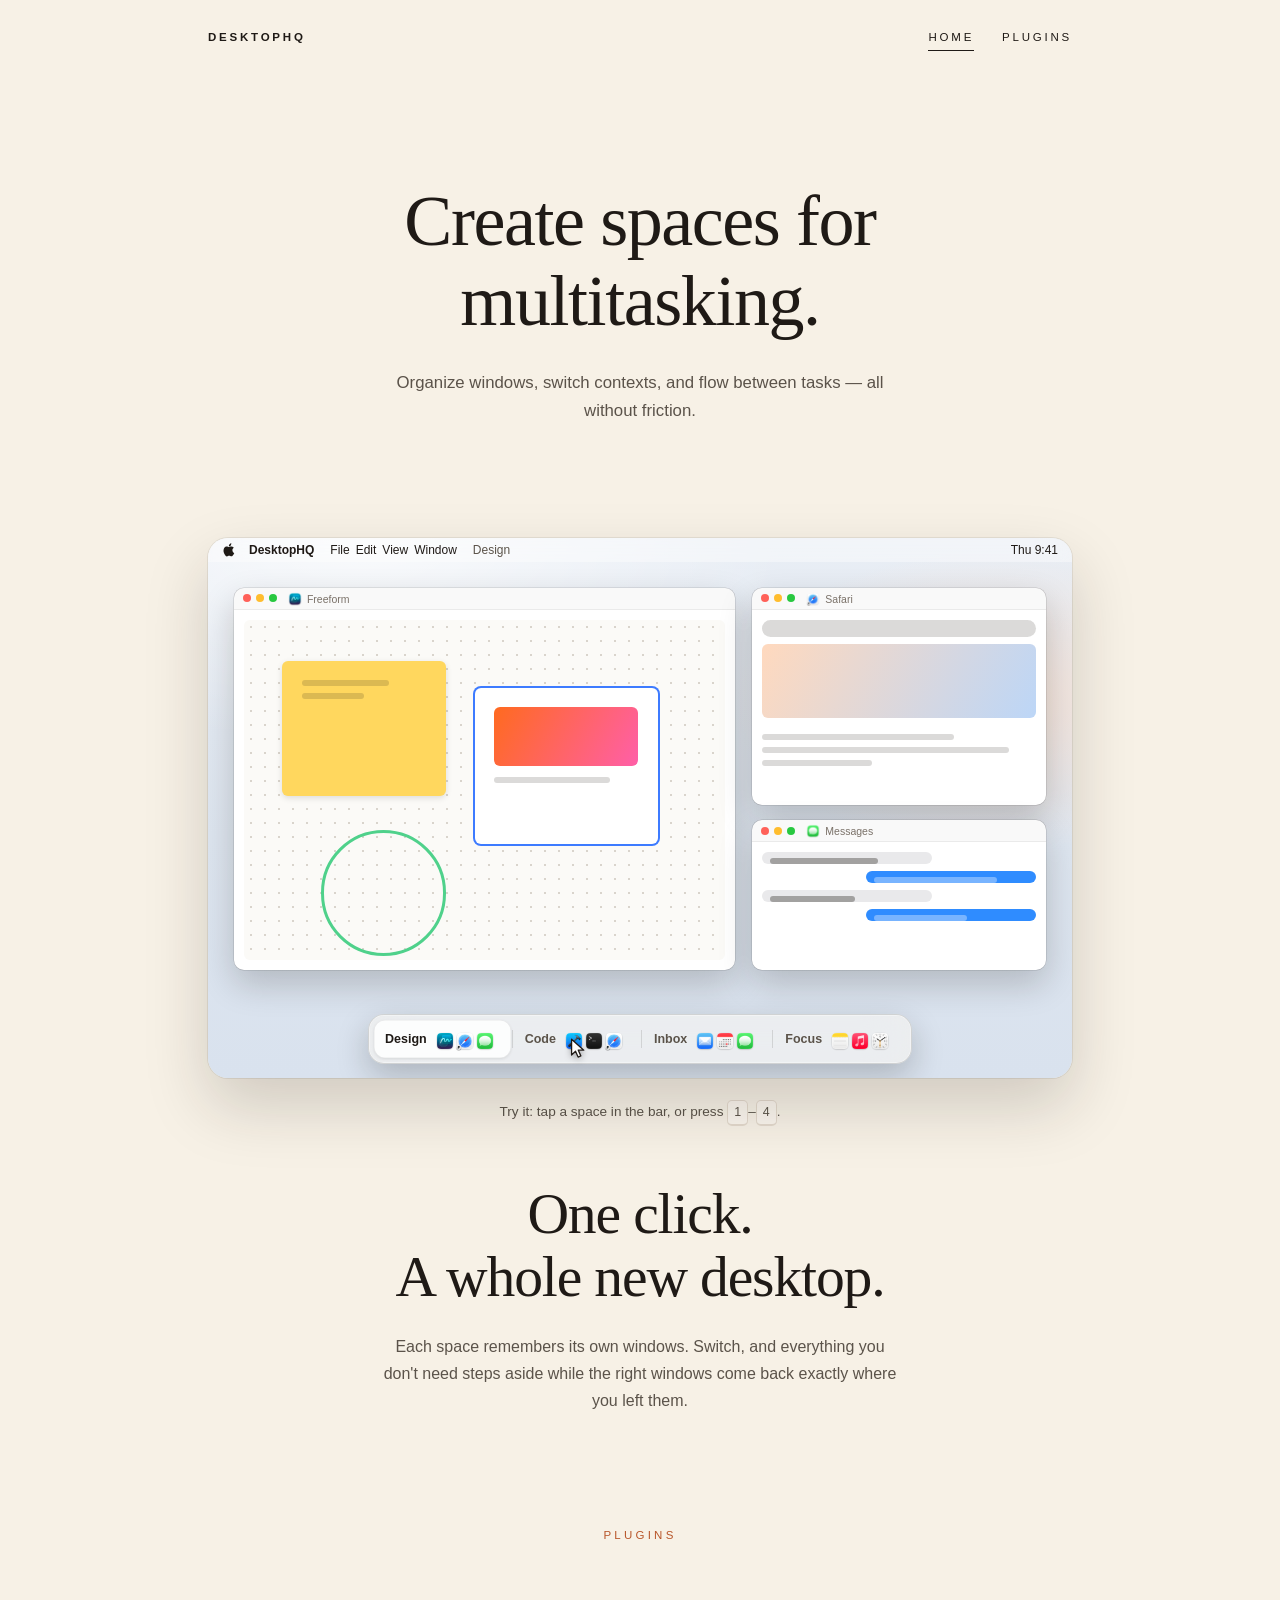
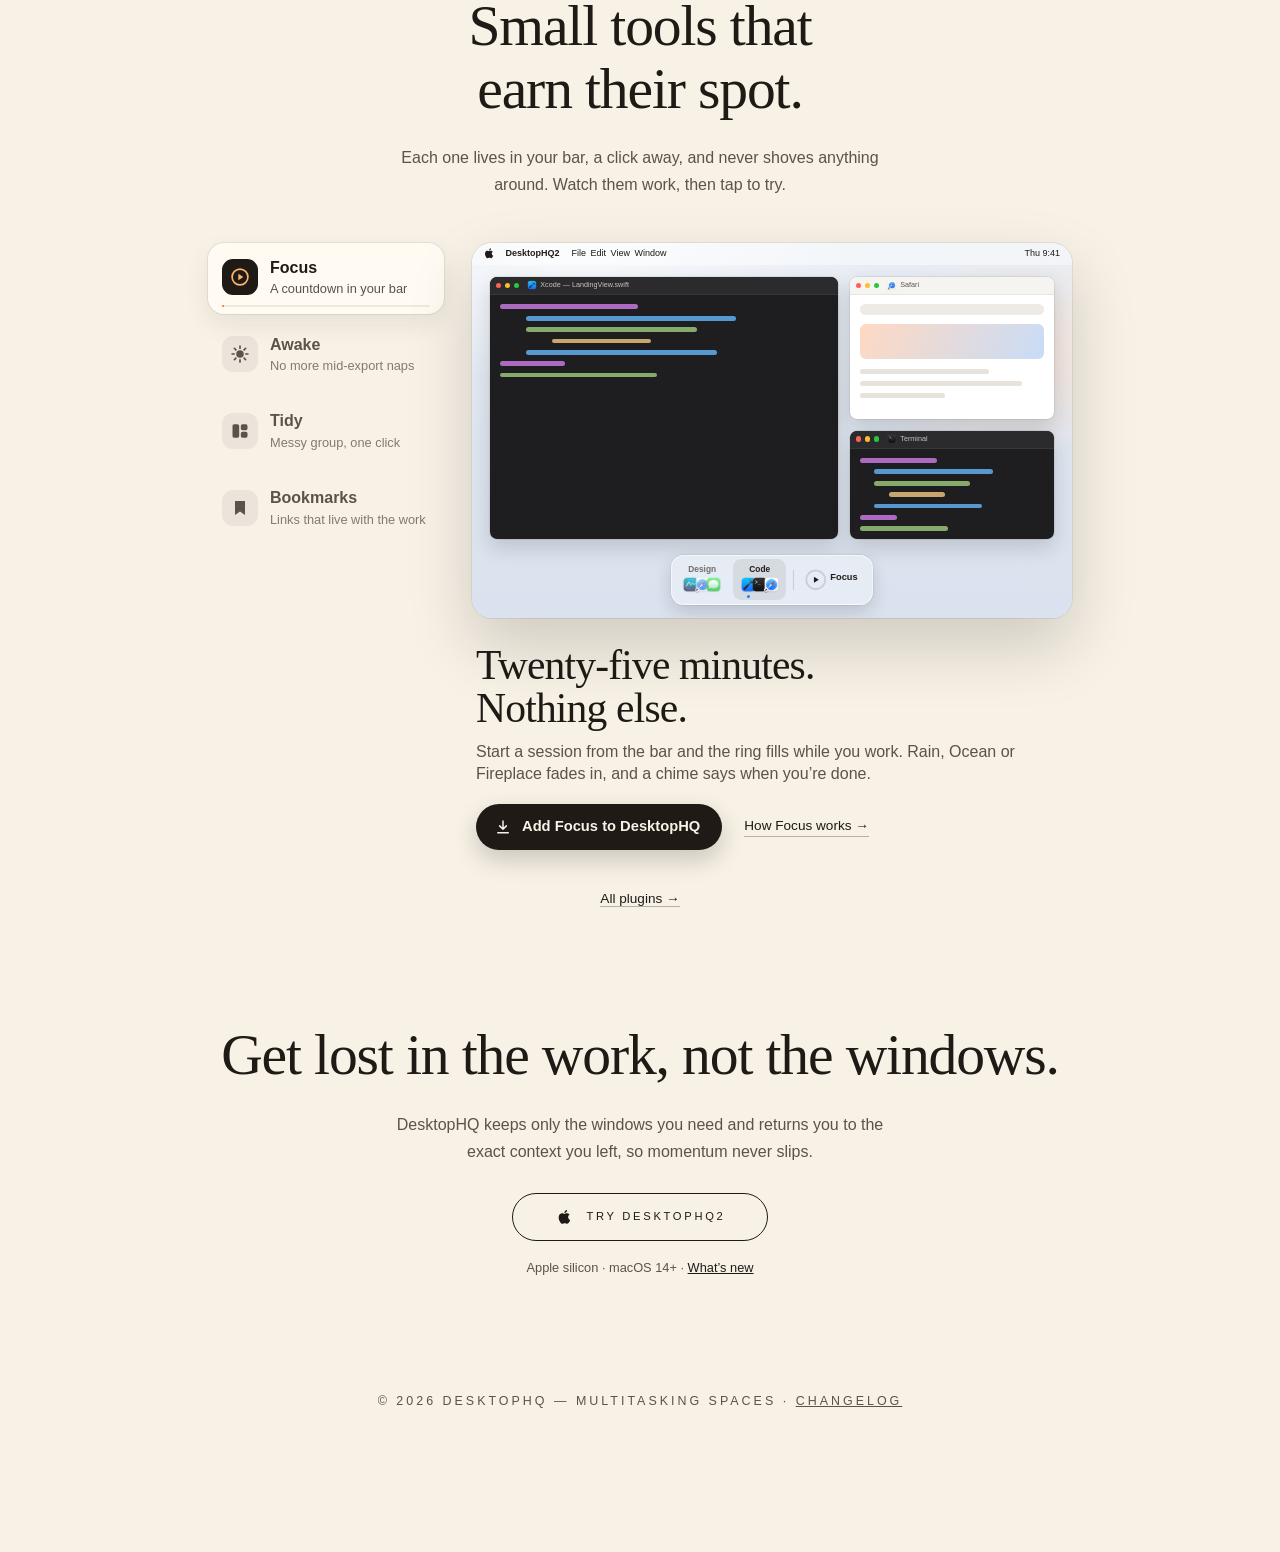
==== commit 329475ff: "Deploy landing page 2026-11-06T05:09:50Z" ====
--- a/index.html
+++ b/index.html
@@ -760,6 +760,10 @@
 
         .dl-note a {
             color: var(--ink);
+        }
+
+        footer a {
+            color: inherit;
         }
     </style>
     <link rel="stylesheet" href="assets/plugins.css">
@@ -828,10 +832,10 @@
                 </svg>
                 <span class="button__label">Try DesktopHQ2</span>
             </a>
-            <p class="dl-note">Apple silicon · macOS 14+ · <a href="https://github.com/DesktopHQ/DesktopHQ2-Release/releases/latest" target="_blank" rel="noopener">What’s new</a></p>
+            <p class="dl-note">Apple silicon · macOS 14+ · <a href="changelog/">What’s new</a></p>
         </section>
 
-        <footer>© 2026 DesktopHQ — Multitasking Spaces</footer>
+        <footer>© 2026 DesktopHQ — Multitasking Spaces · <a href="changelog/">Changelog</a></footer>
     </main>
     <script>
         (function () {
